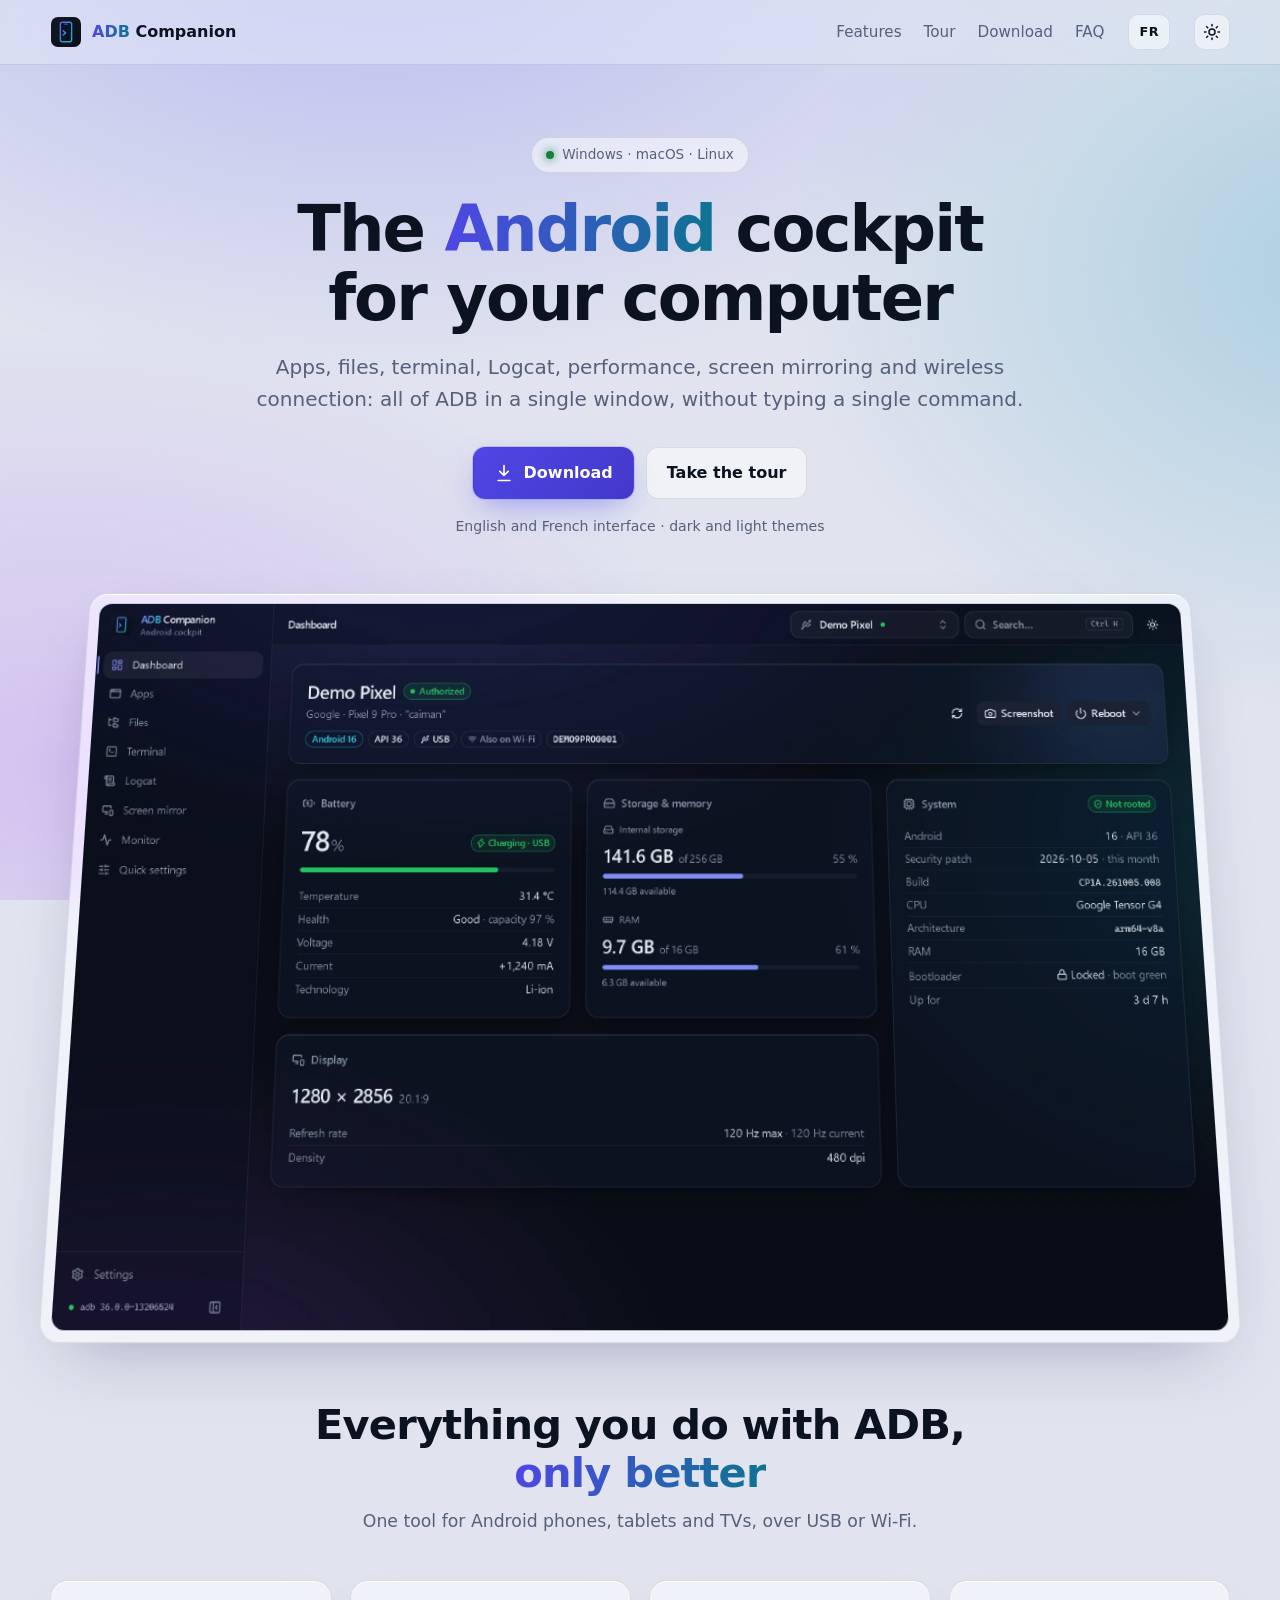
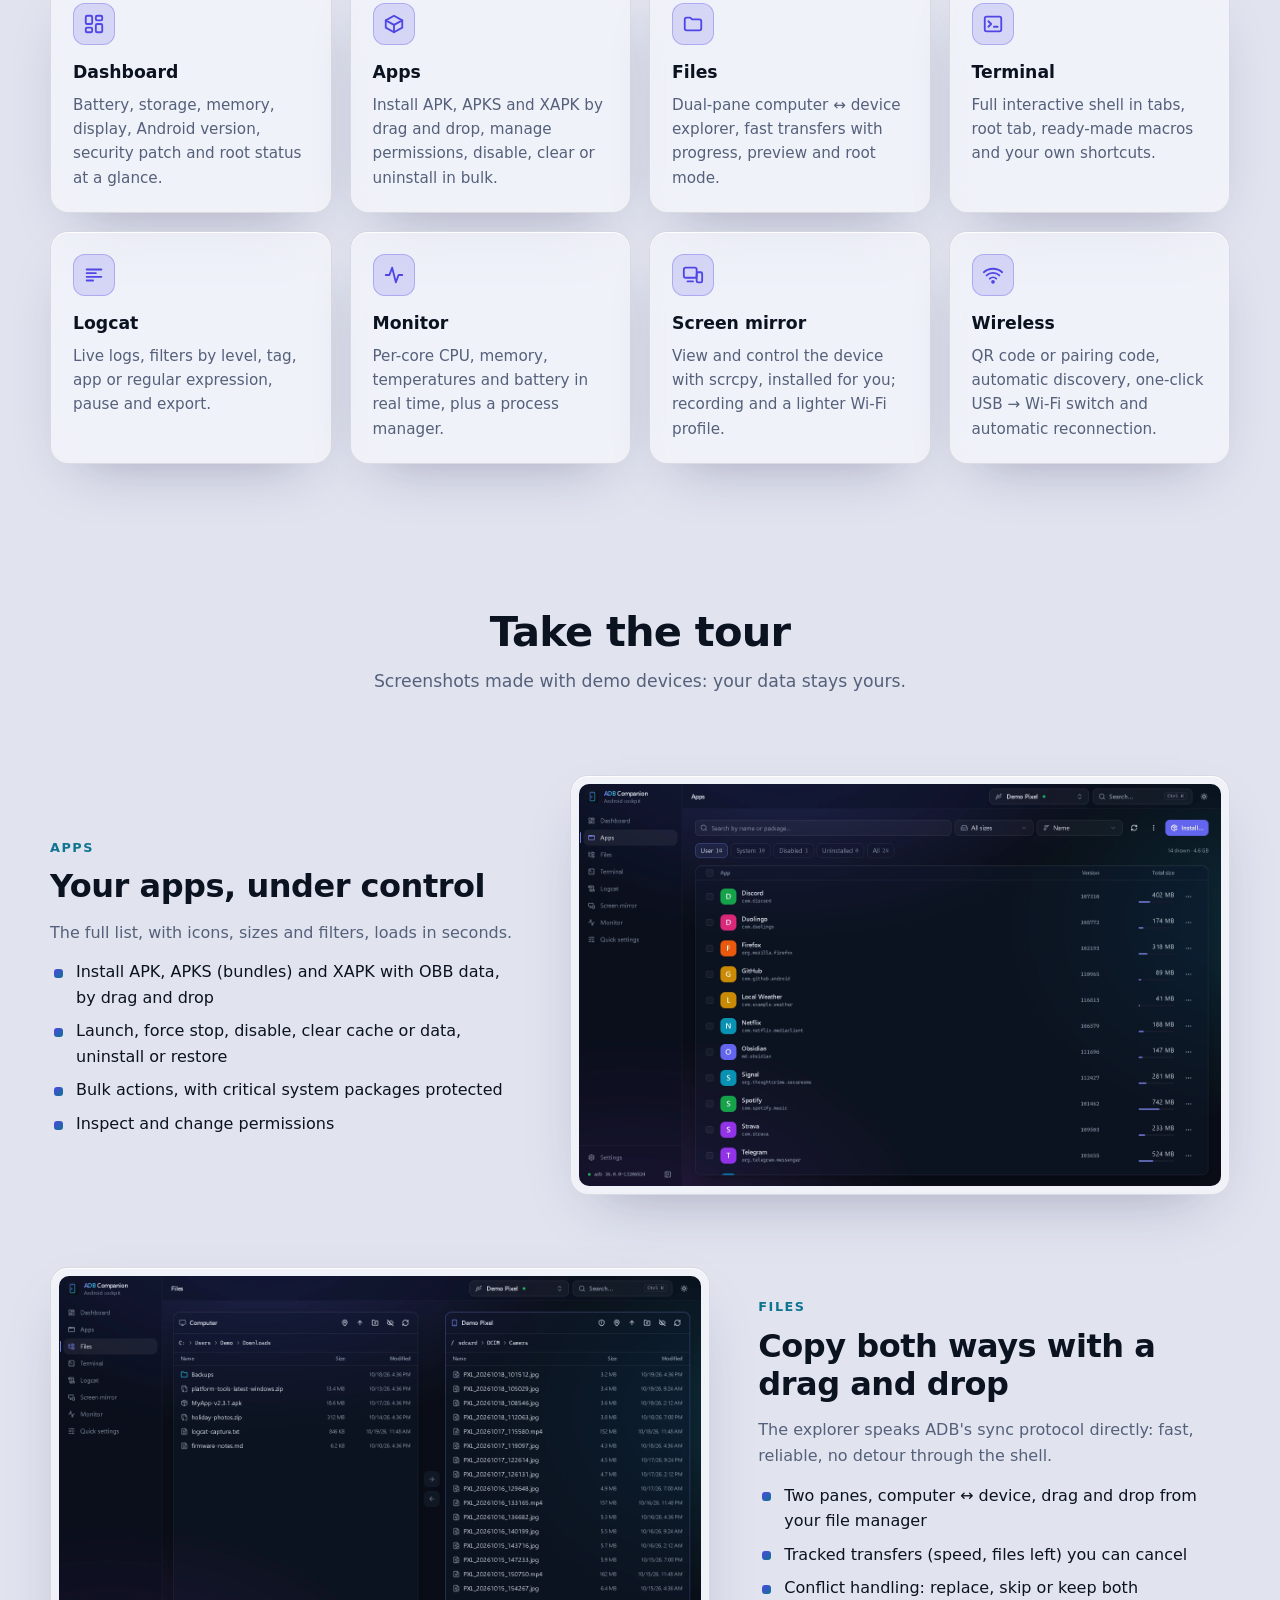
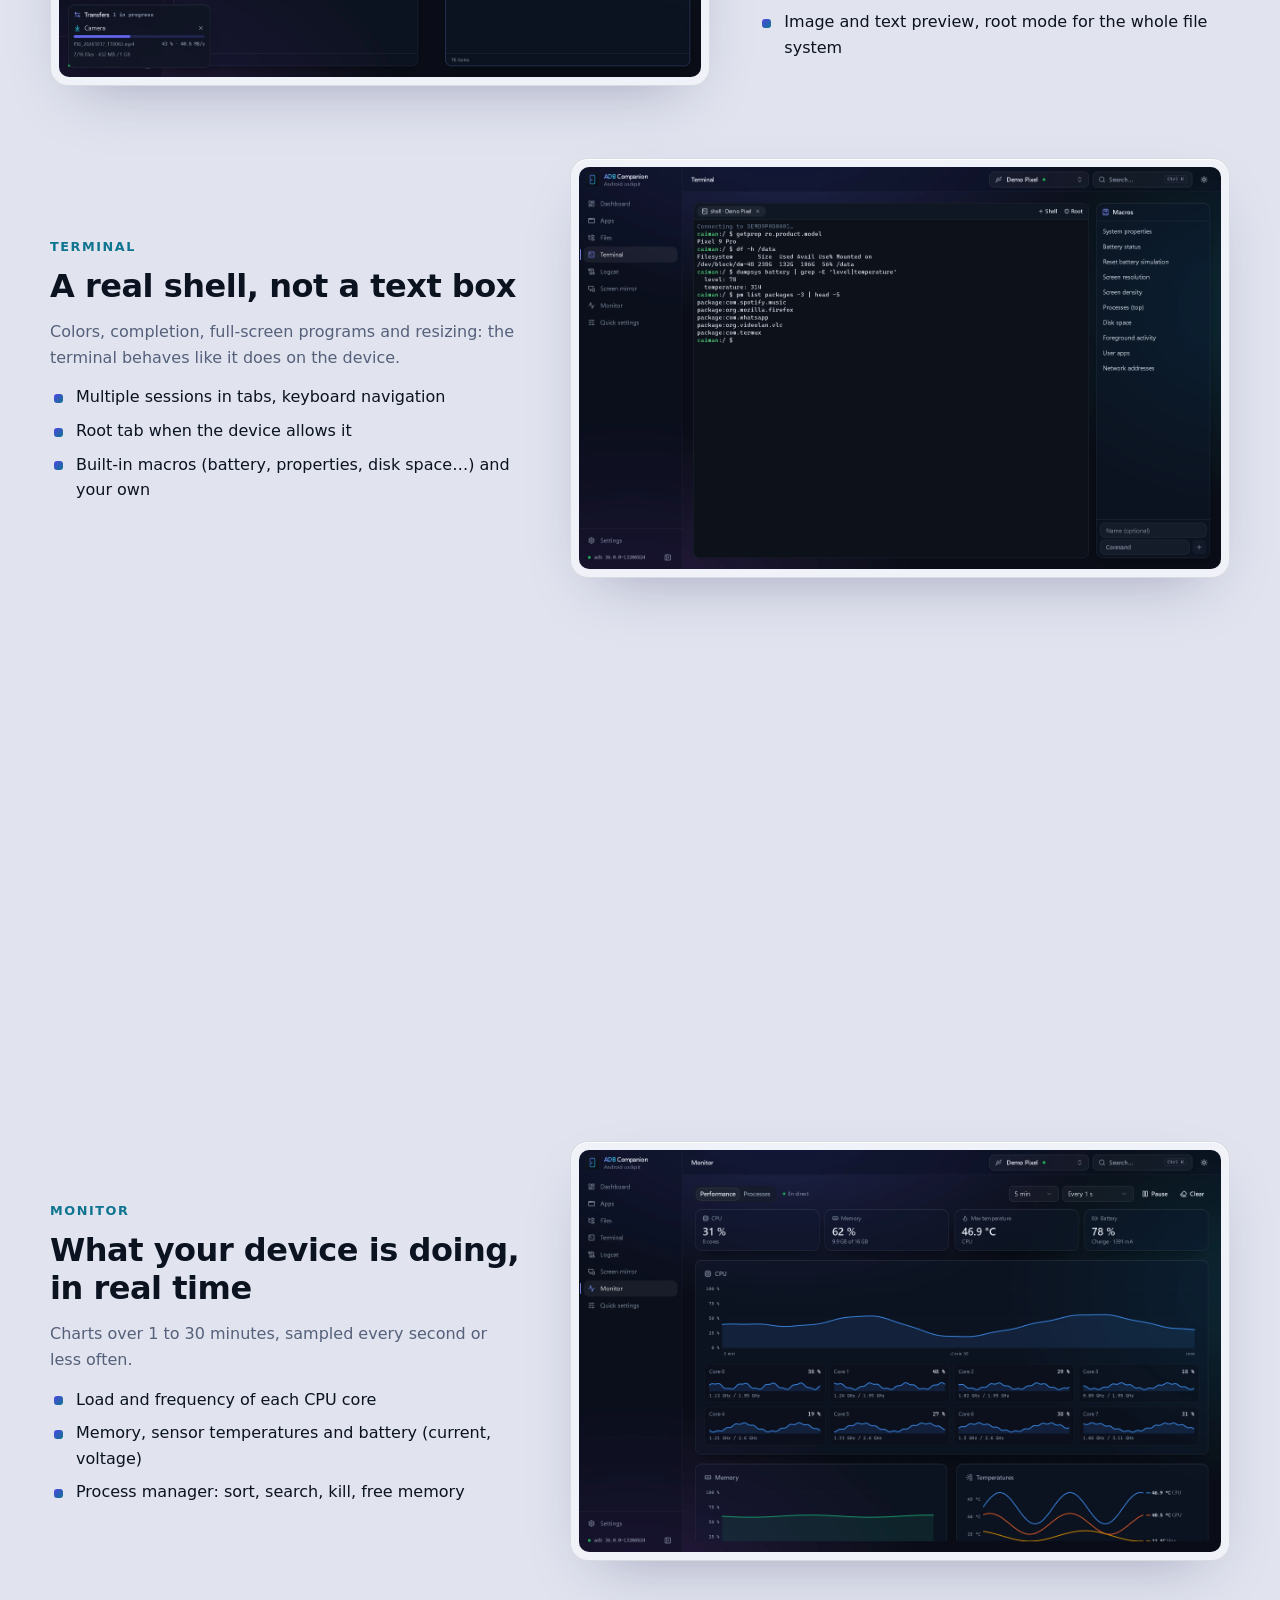
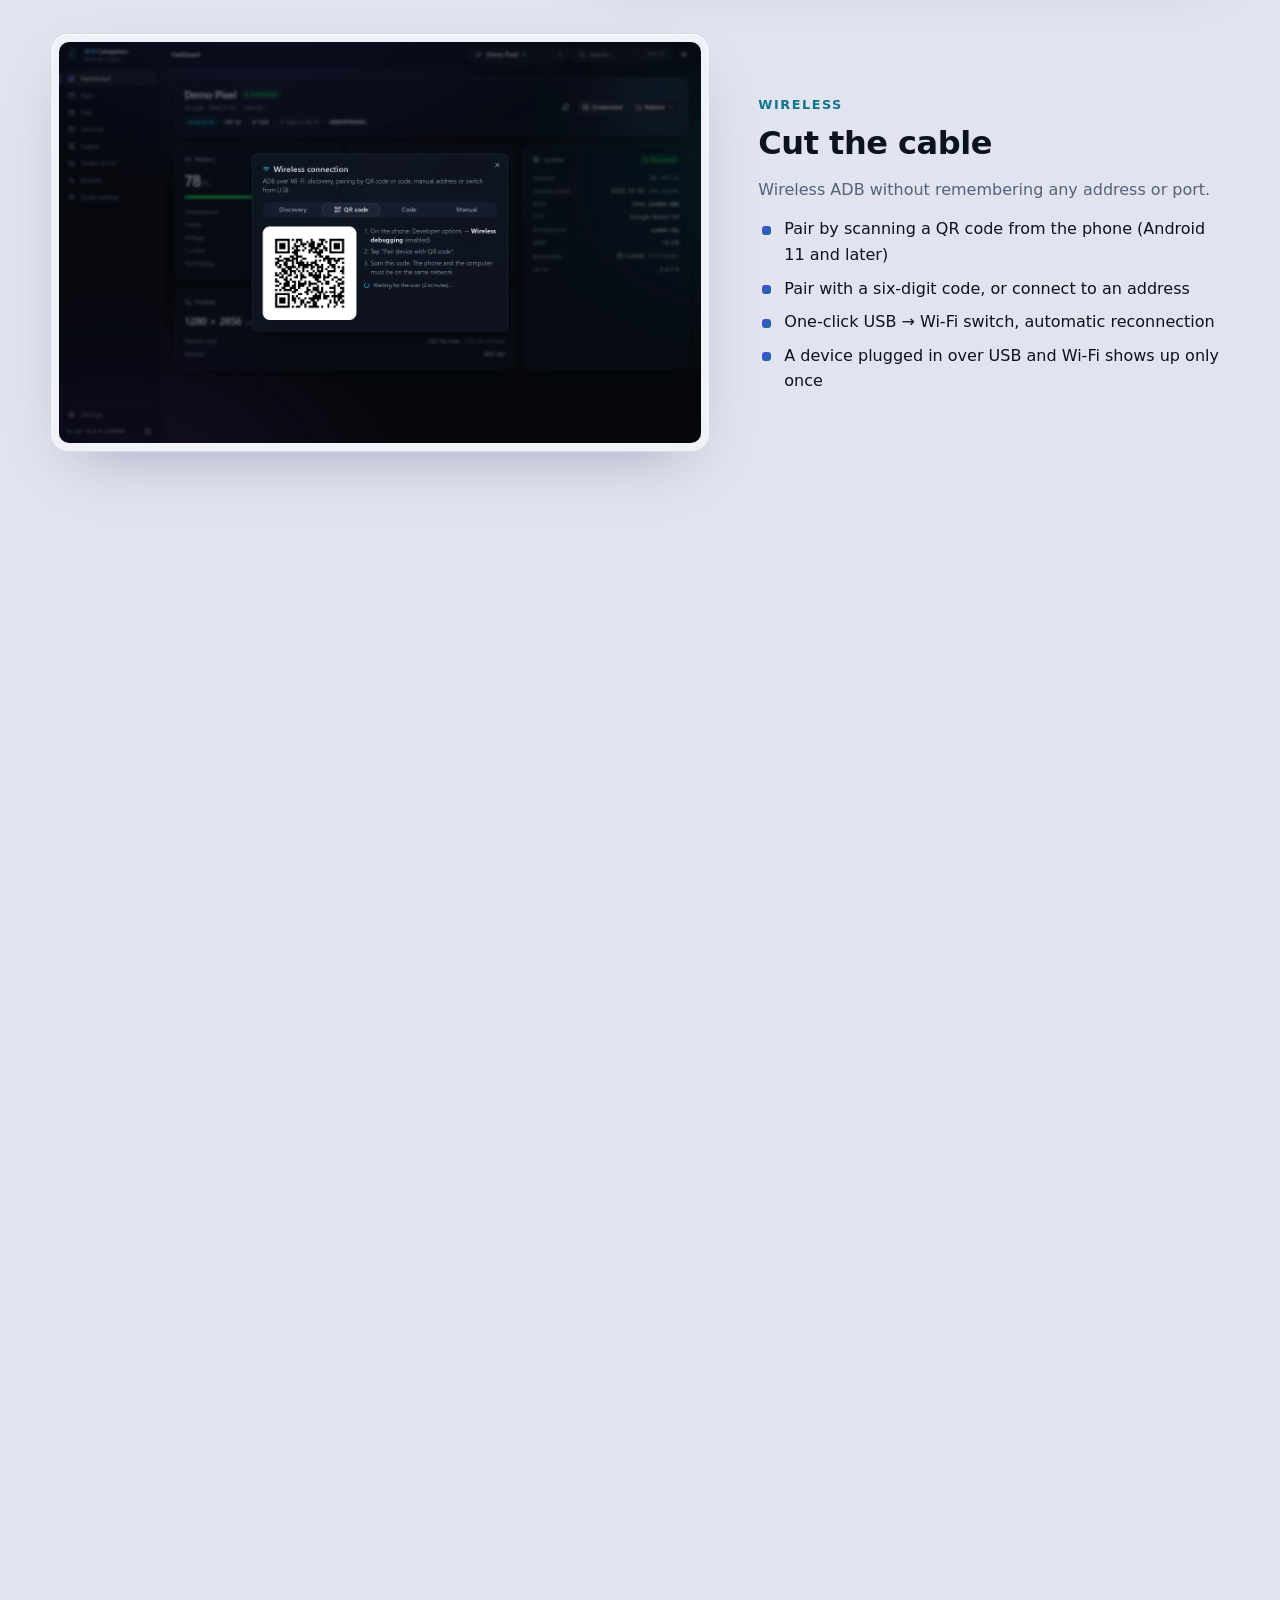
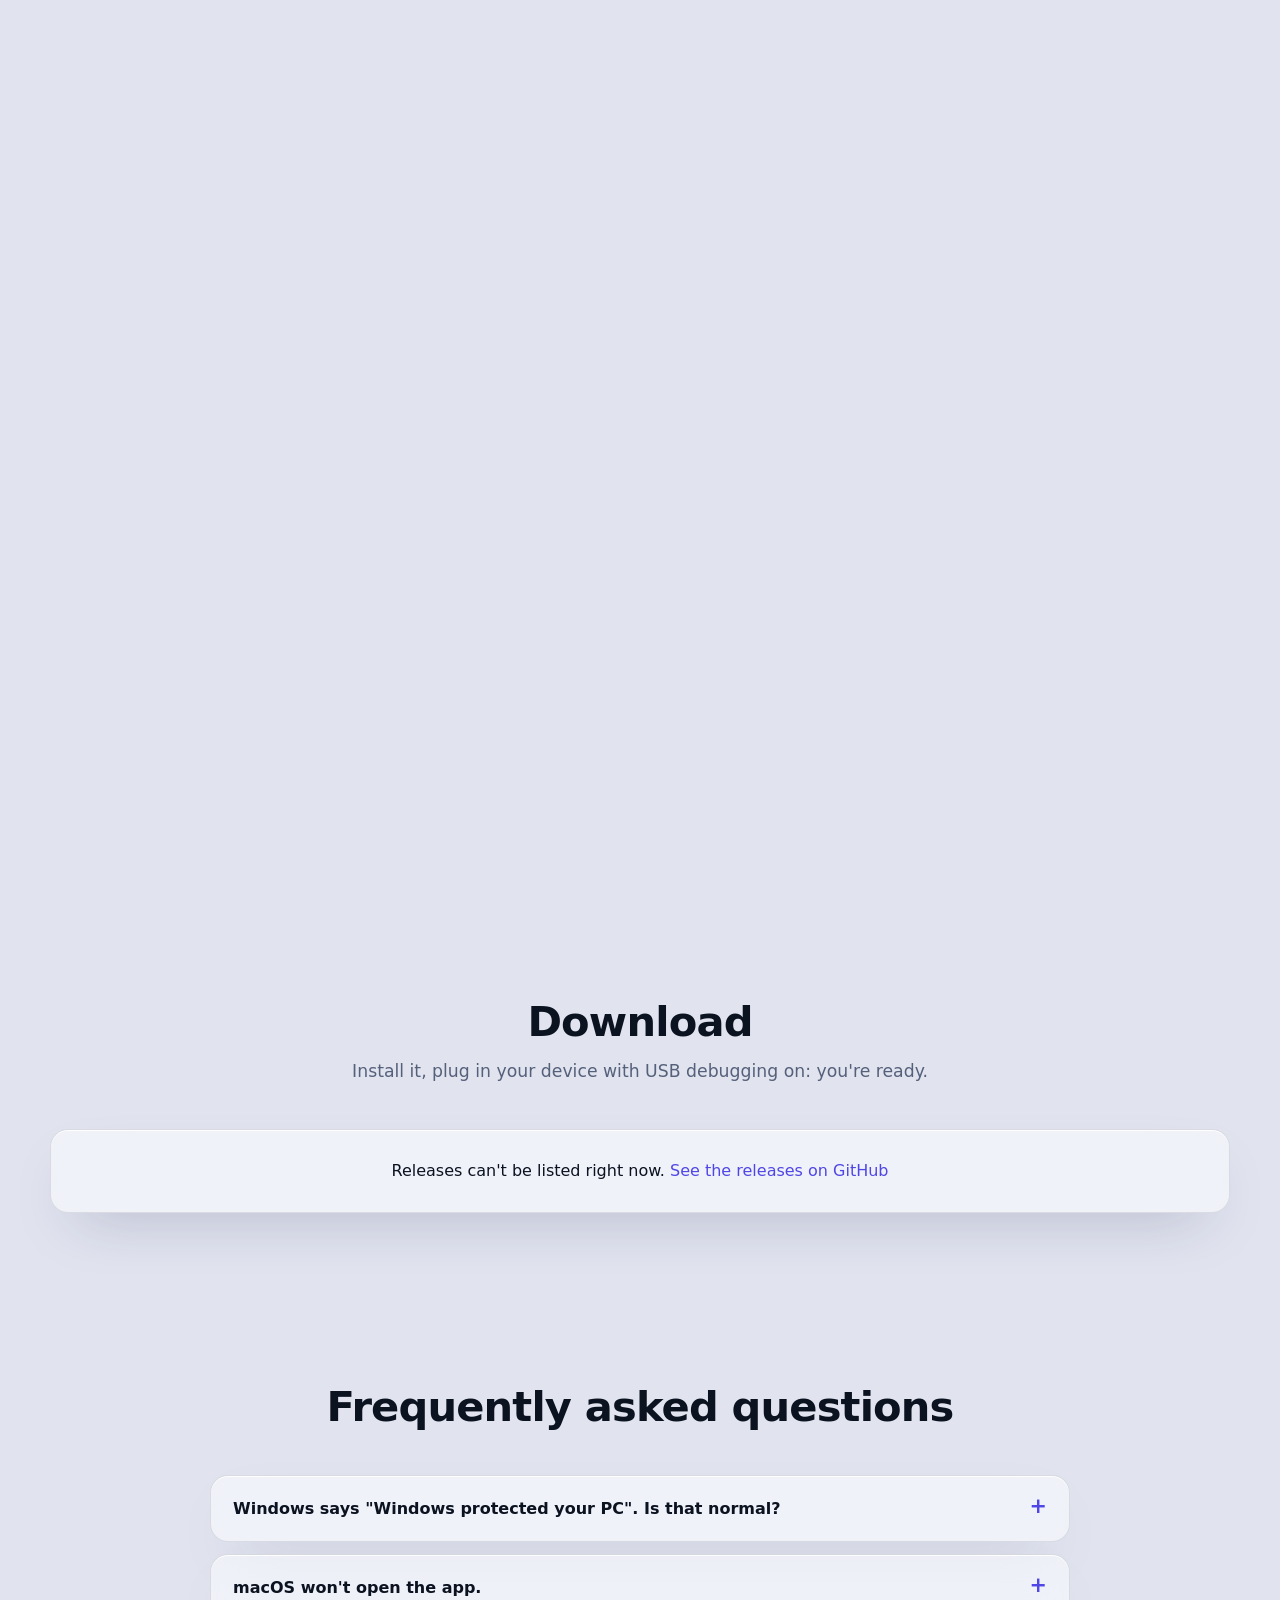
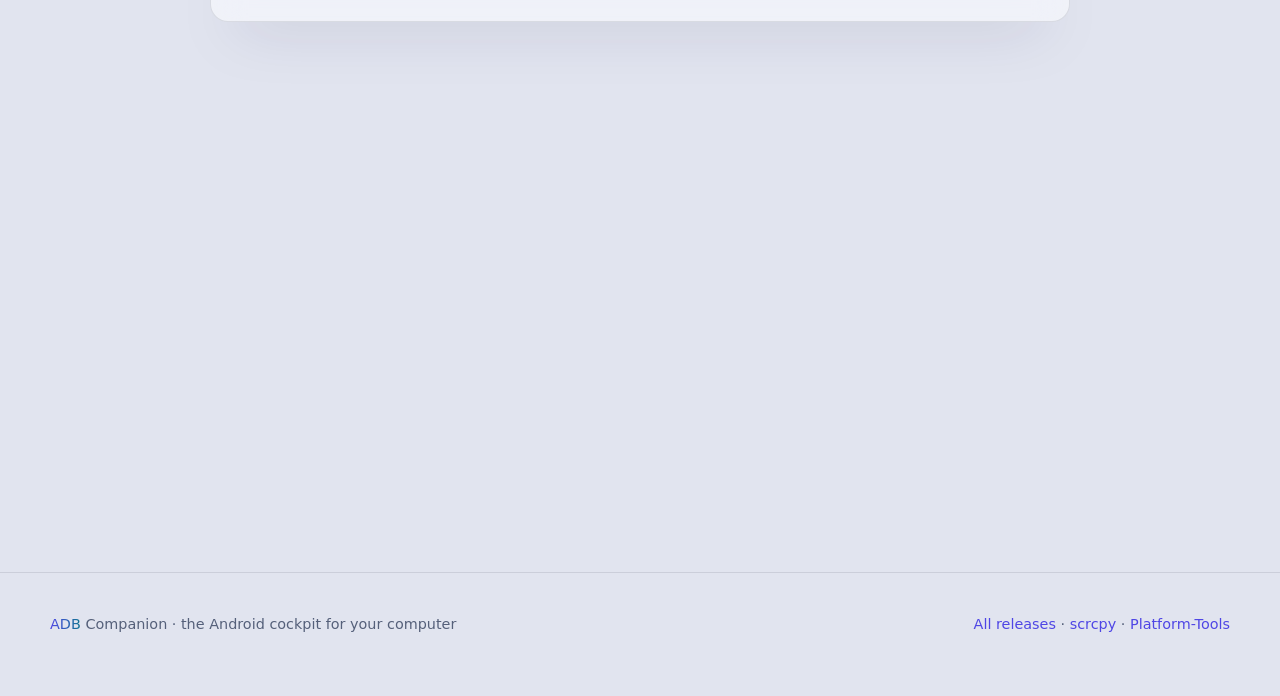
==== docs/en/index.html @ e66d1c21 "Site GitHub Pages et README (français et anglais) docs/ : page de présentation d'ADB Companion (docs" ====
<!doctype html>
<html lang="en">
<head>
<meta charset="utf-8">
<meta name="viewport" content="width=device-width, initial-scale=1">
<title>ADB Companion — the Android cockpit for your computer</title>
<meta name="description" content="ADB Companion: manage your Android devices from Windows, macOS or Linux. Apps, files, terminal, Logcat, monitor, screen mirroring and wireless ADB, without the command line.">
<meta property="og:title" content="ADB Companion">
<meta property="og:description" content="The Android cockpit for your computer: apps, files, terminal, Logcat, monitor, screen mirroring and wireless ADB.">
<meta property="og:image" content="../screens/en/dashboard.webp">
<meta name="theme-color" content="#090d16">
<link rel="icon" type="image/svg+xml" href="../logo.svg">
<link rel="alternate" hreflang="fr" href="https://alexcmb.github.io/adbcompanion-releases/">
<link rel="alternate" hreflang="en" href="https://alexcmb.github.io/adbcompanion-releases/en/">
<link rel="alternate" hreflang="x-default" href="https://alexcmb.github.io/adbcompanion-releases/">
<script>document.documentElement.classList.add("js");</script>
<link rel="stylesheet" href="../site.css">
</head>
<body>

<header class="nav">
  <div class="wrap">
    <a class="brand" href="#"><img src="../logo.svg" alt="" width="32" height="32"><span><span class="gradient">ADB</span> Companion</span></a>
    <nav aria-label="Sections">
      <a href="#features">Features</a>
      <a href="#tour">Tour</a>
      <a href="#download">Download</a>
      <a href="#faq">FAQ</a>
    </nav>
    <a class="lang-switch" href="../" data-lang="fr" hreflang="fr" lang="fr" title="Version française">FR</a>
    <button class="theme-toggle" type="button" id="theme" aria-label="Toggle light / dark theme">
      <svg viewBox="0 0 24 24" width="18" height="18" fill="none" stroke="currentColor" stroke-width="2" stroke-linecap="round"><circle cx="12" cy="12" r="4"/><path d="M12 2v2M12 20v2M4.9 4.9l1.4 1.4M17.7 17.7l1.4 1.4M2 12h2M20 12h2M4.9 19.1l1.4-1.4M17.7 6.3l1.4-1.4"/></svg>
    </button>
  </div>
</header>

<main>
  <div class="hero wrap">
    <span class="pill"><span class="dot"></span><span id="hero-version">Windows · macOS · Linux</span></span>
    <h1>The <span class="gradient">Android</span> cockpit for your computer</h1>
    <p class="lead">Apps, files, terminal, Logcat, performance, screen mirroring and wireless connection: all of ADB in a single window, without typing a single command.</p>
    <div class="cta">
      <a class="btn primary" id="hero-download" href="#download">
        <svg viewBox="0 0 24 24" fill="none" stroke="currentColor" stroke-width="2" stroke-linecap="round" stroke-linejoin="round"><path d="M12 3v12M7 10l5 5 5-5M5 21h14"/></svg>
        <span id="hero-download-label">Download</span>
      </a>
      <a class="btn" href="#tour">Take the tour</a>
    </div>
    <p class="meta" id="hero-meta">English and French interface · dark and light themes</p>
    <div class="shot-frame glass">
      <img src="../screens/en/dashboard.webp" alt="ADB Companion dashboard: battery, storage, memory, system and display of the connected device" width="1440" height="900" data-zoom>
    </div>
  </div>

  <section id="features">
    <div class="wrap">
      <div class="section-head">
        <h2>Everything you do with ADB, <span class="gradient">only better</span></h2>
        <p>One tool for Android phones, tablets and TVs, over USB or Wi-Fi.</p>
      </div>
      <div class="grid">
        <article class="feature glass">
          <div class="icon"><svg viewBox="0 0 24 24" fill="none" stroke="currentColor" stroke-width="2" stroke-linecap="round" stroke-linejoin="round"><rect x="3" y="3" width="7" height="9" rx="1.5"/><rect x="14" y="3" width="7" height="5" rx="1.5"/><rect x="14" y="12" width="7" height="9" rx="1.5"/><rect x="3" y="16" width="7" height="5" rx="1.5"/></svg></div>
          <h3>Dashboard</h3>
          <p>Battery, storage, memory, display, Android version, security patch and root status at a glance.</p>
        </article>
        <article class="feature glass">
          <div class="icon"><svg viewBox="0 0 24 24" fill="none" stroke="currentColor" stroke-width="2" stroke-linecap="round" stroke-linejoin="round"><path d="M21 8 12 3 3 8l9 5 9-5Z"/><path d="m3 8v8l9 5 9-5V8"/><path d="M12 13v8"/></svg></div>
          <h3>Apps</h3>
          <p>Install APK, APKS and XAPK by drag and drop, manage permissions, disable, clear or uninstall in bulk.</p>
        </article>
        <article class="feature glass">
          <div class="icon"><svg viewBox="0 0 24 24" fill="none" stroke="currentColor" stroke-width="2" stroke-linecap="round" stroke-linejoin="round"><path d="M3 7a2 2 0 0 1 2-2h4l2 2h8a2 2 0 0 1 2 2v8a2 2 0 0 1-2 2H5a2 2 0 0 1-2-2Z"/></svg></div>
          <h3>Files</h3>
          <p>Dual-pane computer ↔ device explorer, fast transfers with progress, preview and root mode.</p>
        </article>
        <article class="feature glass">
          <div class="icon"><svg viewBox="0 0 24 24" fill="none" stroke="currentColor" stroke-width="2" stroke-linecap="round" stroke-linejoin="round"><rect x="3" y="4" width="18" height="16" rx="2"/><path d="m7 9 3 3-3 3M13 15h4"/></svg></div>
          <h3>Terminal</h3>
          <p>Full interactive shell in tabs, root tab, ready-made macros and your own shortcuts.</p>
        </article>
        <article class="feature glass">
          <div class="icon"><svg viewBox="0 0 24 24" fill="none" stroke="currentColor" stroke-width="2" stroke-linecap="round" stroke-linejoin="round"><path d="M4 6h16M4 10h10M4 14h16M4 18h7"/></svg></div>
          <h3>Logcat</h3>
          <p>Live logs, filters by level, tag, app or regular expression, pause and export.</p>
        </article>
        <article class="feature glass">
          <div class="icon"><svg viewBox="0 0 24 24" fill="none" stroke="currentColor" stroke-width="2" stroke-linecap="round" stroke-linejoin="round"><path d="M3 12h4l3-8 4 16 3-8h4"/></svg></div>
          <h3>Monitor</h3>
          <p>Per-core CPU, memory, temperatures and battery in real time, plus a process manager.</p>
        </article>
        <article class="feature glass">
          <div class="icon"><svg viewBox="0 0 24 24" fill="none" stroke="currentColor" stroke-width="2" stroke-linecap="round" stroke-linejoin="round"><rect x="2" y="4" width="14" height="11" rx="2"/><rect x="16" y="9" width="6" height="11" rx="1.5"/><path d="M6 19h6"/></svg></div>
          <h3>Screen mirror</h3>
          <p>View and control the device with scrcpy, installed for you; recording and a lighter Wi-Fi profile.</p>
        </article>
        <article class="feature glass">
          <div class="icon"><svg viewBox="0 0 24 24" fill="none" stroke="currentColor" stroke-width="2" stroke-linecap="round" stroke-linejoin="round"><path d="M5 12.5a10 10 0 0 1 14 0M8.5 16a5 5 0 0 1 7 0M2 9a15 15 0 0 1 20 0"/><circle cx="12" cy="19.5" r="1"/></svg></div>
          <h3>Wireless</h3>
          <p>QR code or pairing code, automatic discovery, one-click USB → Wi-Fi switch and automatic reconnection.</p>
        </article>
      </div>
    </div>
  </section>

  <section id="tour">
    <div class="wrap">
      <div class="section-head">
        <h2>Take the tour</h2>
        <p>Screenshots made with demo devices: your data stays yours.</p>
      </div>

      <div class="detail">
        <div class="text">
          <span class="eyebrow">Apps</span>
          <h3>Your apps, under control</h3>
          <p>The full list, with icons, sizes and filters, loads in seconds.</p>
          <ul>
            <li>Install APK, APKS (bundles) and XAPK with OBB data, by drag and drop</li>
            <li>Launch, force stop, disable, clear cache or data, uninstall or restore</li>
            <li>Bulk actions, with critical system packages protected</li>
            <li>Inspect and change permissions</li>
          </ul>
        </div>
        <figure class="glass"><img src="../screens/en/apps.webp" alt="App manager: list with icons, versions and sizes" width="1440" height="900" loading="lazy" data-zoom></figure>
      </div>

      <div class="detail reverse">
        <div class="text">
          <span class="eyebrow">Files</span>
          <h3>Copy both ways with a drag and drop</h3>
          <p>The explorer speaks ADB's sync protocol directly: fast, reliable, no detour through the shell.</p>
          <ul>
            <li>Two panes, computer ↔ device, drag and drop from your file manager</li>
            <li>Tracked transfers (speed, files left) you can cancel</li>
            <li>Conflict handling: replace, skip or keep both</li>
            <li>Image and text preview, root mode for the whole file system</li>
          </ul>
        </div>
        <figure class="glass"><img src="../screens/en/files.webp" alt="Dual-pane file explorer with a transfer in progress" width="1440" height="900" loading="lazy" data-zoom></figure>
      </div>

      <div class="detail">
        <div class="text">
          <span class="eyebrow">Terminal</span>
          <h3>A real shell, not a text box</h3>
          <p>Colors, completion, full-screen programs and resizing: the terminal behaves like it does on the device.</p>
          <ul>
            <li>Multiple sessions in tabs, keyboard navigation</li>
            <li>Root tab when the device allows it</li>
            <li>Built-in macros (battery, properties, disk space…) and your own</li>
          </ul>
        </div>
        <figure class="glass"><img src="../screens/en/terminal.webp" alt="ADB terminal with several commands and the macros panel" width="1440" height="900" loading="lazy" data-zoom></figure>
      </div>

      <div class="detail reverse">
        <div class="text">
          <span class="eyebrow">Logcat</span>
          <h3>Readable logs, even at a thousand lines a second</h3>
          <p>Smooth at any rate, with a real pause: nothing is kept while it's on.</p>
          <ul>
            <li>Filter by level, tag (with exclusions), app or regular expression</li>
            <li>Follows an app's processes automatically</li>
            <li>Clear locally or on the device, export to a text file</li>
          </ul>
        </div>
        <figure class="glass"><img src="../screens/en/logcat.webp" alt="Live Logcat with colored levels and filters" width="1440" height="900" loading="lazy" data-zoom></figure>
      </div>

      <div class="detail">
        <div class="text">
          <span class="eyebrow">Monitor</span>
          <h3>What your device is doing, in real time</h3>
          <p>Charts over 1 to 30 minutes, sampled every second or less often.</p>
          <ul>
            <li>Load and frequency of each CPU core</li>
            <li>Memory, sensor temperatures and battery (current, voltage)</li>
            <li>Process manager: sort, search, kill, free memory</li>
          </ul>
        </div>
        <figure class="glass"><img src="../screens/en/monitor.webp" alt="Performance monitor: CPU, cores, memory and temperatures" width="1440" height="900" loading="lazy" data-zoom></figure>
      </div>

      <div class="detail reverse">
        <div class="text">
          <span class="eyebrow">Wireless</span>
          <h3>Cut the cable</h3>
          <p>Wireless ADB without remembering any address or port.</p>
          <ul>
            <li>Pair by scanning a QR code from the phone (Android 11 and later)</li>
            <li>Pair with a six-digit code, or connect to an address</li>
            <li>One-click USB → Wi-Fi switch, automatic reconnection</li>
            <li>A device plugged in over USB and Wi-Fi shows up only once</li>
          </ul>
        </div>
        <figure class="glass"><img src="../screens/en/wireless-qr.webp" alt="Wireless connection dialog showing a pairing QR code" width="1440" height="900" loading="lazy" data-zoom></figure>
      </div>

      <div class="detail">
        <div class="text">
          <span class="eyebrow">Screen mirror</span>
          <h3>Your device's screen in a window</h3>
          <p>ADB Companion installs and configures <a href="https://github.com/Genymobile/scrcpy" rel="noopener">scrcpy</a> for you.</p>
          <ul>
            <li>Adjustable resolution, bit rate, frame rate and codec</li>
            <li>Device screen off, visible touches, session recording</li>
            <li>Lighter profile over Wi-Fi, automatic fallback when the device's video encoder fails</li>
          </ul>
        </div>
        <figure class="glass"><img src="../screens/en/mirror.webp" alt="scrcpy screen mirror settings" width="1440" height="900" loading="lazy" data-zoom></figure>
      </div>

      <div class="detail reverse">
        <div class="text">
          <span class="eyebrow">Quick settings</span>
          <h3>Android's hidden options, risk-free</h3>
          <p>Every original value is remembered: one click on "Restore" and the device is back to how it was.</p>
          <ul>
            <li>Animation speed, display resolution and density</li>
            <li>Stay awake while charging, show touches</li>
            <li>Private DNS, dark theme, force dark</li>
          </ul>
        </div>
        <figure class="glass"><img src="../screens/en/tweaks.webp" alt="Quick settings: animations, display, private DNS and theme" width="1440" height="900" loading="lazy" data-zoom></figure>
      </div>

      <div class="detail">
        <div class="text">
          <span class="eyebrow">Everyday use</span>
          <h3>Built for speed</h3>
          <ul>
            <li>Command palette <kbd>Ctrl</kbd> + <kbd>K</kbd>: any view or action from the keyboard</li>
            <li>Reboot to system, recovery, bootloader, fastbootd or EDL; screenshots to save or copy</li>
            <li>Notification area icon and connection notifications</li>
            <li>ADB downloaded automatically if missing, signed app updates</li>
            <li>Dark or light theme with a glass effect, English or French interface</li>
          </ul>
        </div>
        <figure class="glass"><img src="../screens/en/palette.webp" alt="Command palette open over the interface" width="1440" height="900" loading="lazy" data-zoom></figure>
      </div>

      <div class="detail reverse">
        <div class="text">
          <span class="eyebrow">Light theme</span>
          <h3>Just as comfortable in daylight</h3>
          <p>The theme follows your system or can be picked in the settings; the glass effect can be turned off on modest machines.</p>
        </div>
        <figure class="glass"><img src="../screens/en/dashboard-light.webp" alt="Dashboard in the light theme" width="1440" height="900" loading="lazy" data-zoom></figure>
      </div>
    </div>
  </section>

  <section id="download">
    <div class="wrap">
      <div class="section-head">
        <h2>Download</h2>
        <p>Install it, plug in your device with USB debugging on: you're ready.</p>
      </div>
      <div class="downloads" id="downloads">
        <div class="glass fallback">Loading releases…</div>
      </div>
      <p class="release-info" id="release-info"></p>
    </div>
  </section>

  <section id="faq">
    <div class="wrap">
      <div class="section-head"><h2>Frequently asked questions</h2></div>
      <div class="faq">
        <details class="glass">
          <summary>Windows says "Windows protected your PC". Is that normal?</summary>
          <p>Yes: the installer isn't signed with a developer certificate yet, so SmartScreen doesn't know it. Click "More info", then "Run anyway". Updates, on the other hand, are signed and verified by the app before they're installed.</p>
        </details>
        <details class="glass">
          <summary>macOS won't open the app.</summary>
          <p>The app isn't notarized by Apple yet. Right-click ADB Companion in the Applications folder, choose "Open" and confirm. Pick the <code>aarch64</code> file for an Apple Silicon Mac (M1 and later), <code>x64</code> for an Intel Mac.</p>
        </details>
        <details class="glass">
          <summary>Do I need to install ADB or Android Studio?</summary>
          <p>No. ADB Companion finds an existing ADB (Android SDK, PATH…) and otherwise offers to download Google's official Platform-Tools in one click. scrcpy, for screen mirroring, installs the same way.</p>
        </details>
        <details class="glass">
          <summary>How do I prepare my device?</summary>
          <p>In Android's settings, open "About phone" and tap "Build number" seven times to unlock Developer options. Turn on "USB debugging" there (and "Wireless debugging" for Wi-Fi), plug the device in, then accept the computer's key on its screen.</p>
        </details>
        <details class="glass">
          <summary>Does my device need to be rooted?</summary>
          <p>No. Root is only used for a few advanced features (browsing the whole file system, the terminal's root tab, clearing an app's cache), when your root manager grants it to the shell.</p>
        </details>
        <details class="glass">
          <summary>Where is my data stored? Is anything sent anywhere?</summary>
          <p>On Windows the install is "portable": settings, logs and downloaded tools live in a <code>data</code> folder next to the app (the installer offers to remove it on uninstall). The app sends no data: it only goes online to check for updates and, when you ask, to download ADB or scrcpy.</p>
        </details>
        <details class="glass">
          <summary>What is an experimental version?</summary>
          <p>A pre-release published for testing: early features, possible bugs. In Settings → Updates, the "Experimental versions" option lets you receive them automatically.</p>
        </details>
        <details class="glass">
          <summary>Linux: my device doesn't show up over USB.</summary>
          <p>Your user needs access to Android USB devices: install your distribution's udev rules package (often <code>android-udev-rules</code> or <code>android-sdk-platform-tools-common</code>), add yourself to the group it names (<code>plugdev</code> or <code>adbusers</code>), then plug the device in again.</p>
        </details>
      </div>
    </div>
  </section>
</main>

<footer>
  <div class="wrap">
    <span><span class="gradient">ADB</span> Companion · the Android cockpit for your computer</span>
    <span><a href="https://github.com/alexcmb/adbcompanion-releases/releases" rel="noopener">All releases</a> · <a href="https://github.com/Genymobile/scrcpy" rel="noopener">scrcpy</a> · <a href="https://developer.android.com/tools/releases/platform-tools" rel="noopener">Platform-Tools</a></span>
  </div>
</footer>

<!-- Platform icons (downloads) -->
<template id="icon-windows"><svg viewBox="0 0 24 24" fill="currentColor"><path d="M3 5.5 10.5 4.4v7.1H3zM11.5 4.3 21 3v8.5h-9.5zM3 12.5h7.5v7.1L3 18.5zM11.5 12.5H21V21l-9.5-1.3z"/></svg></template>
<template id="icon-macos"><svg viewBox="0 0 24 24" fill="currentColor"><path d="M16.4 12.6c0-2.4 2-3.6 2.1-3.7-1.2-1.7-3-1.9-3.6-2-1.5-.2-3 .9-3.8.9-.8 0-2-.9-3.3-.9-1.7 0-3.3 1-4.2 2.5-1.8 3.1-.5 7.7 1.3 10.2.9 1.2 1.9 2.6 3.2 2.6 1.3-.1 1.8-.8 3.3-.8s2 .8 3.3.8c1.4 0 2.3-1.3 3.1-2.5 1-1.4 1.4-2.8 1.4-2.9 0 0-2.8-1.1-2.8-4.2zM13.9 5.2c.7-.8 1.2-2 1-3.2-1 0-2.2.7-2.9 1.5-.6.7-1.2 1.9-1 3.1 1.1.1 2.2-.6 2.9-1.4z"/></svg></template>
<template id="icon-linux"><svg viewBox="0 0 24 24" fill="none" stroke="currentColor" stroke-width="1.8" stroke-linecap="round" stroke-linejoin="round"><path d="M12 2c-2.2 0-3.5 1.9-3.5 4.4 0 1.4.3 2.3-.6 3.6C6.6 11.8 5 14 5 16.3c0 .9.3 1.6.8 2.1"/><path d="M12 2c2.2 0 3.5 1.9 3.5 4.4 0 1.4-.3 2.3.6 3.6 1.3 1.8 2.9 4 2.9 6.3 0 .9-.3 1.6-.8 2.1"/><path d="M8 19.5c-1.2.6-2.9.2-3.4 1.2-.3.6 1.4 1.3 3.4 1.3 1.6 0 2.4-.8 4-.8s2.4.8 4 .8c2 0 3.7-.7 3.4-1.3-.5-1-2.2-.6-3.4-1.2"/><circle cx="10.3" cy="6.5" r=".6" fill="currentColor"/><circle cx="13.7" cy="6.5" r=".6" fill="currentColor"/><path d="M10.5 9c.9.6 2.1.6 3 0"/></svg></template>
<template id="icon-file"><svg viewBox="0 0 24 24" fill="none" stroke="currentColor" stroke-width="2" stroke-linecap="round" stroke-linejoin="round"><path d="M12 3v12M7 10l5 5 5-5M5 21h14"/></svg></template>

<dialog class="viewer" id="viewer" aria-label="Enlarged screenshot">
  <form method="dialog"><button type="submit" style="all:unset;display:block;cursor:zoom-out"><img id="viewer-img" alt=""><p id="viewer-caption"></p></button></form>
</dialog>

<script src="../site.js"></script>
</body>
</html>
---- docs/site.css ----
/* Site d'ADB Companion : styles communs aux pages française et anglaise. */
:root {
  --bg: #090d16;
  --bg-2: #0e1422;
  --fg: #e5e9f2;
  --muted: #8b95a9;
  --card: rgb(17 24 39 / 0.55);
  --card-strong: rgb(15 21 34 / 0.86);
  --border: rgb(255 255 255 / 0.09);
  --edge: rgb(255 255 255 / 0.07);
  --indigo: #818cf8;
  --indigo-strong: #6366f1;
  --cyan: #22d3ee;
  --amber: #f59e0b;
  --green: #22c55e;
  --shadow: 0 24px 60px -24px rgb(0 0 0 / 0.7);
  --ambient-1: rgb(99 102 241 / 0.28);
  --ambient-2: rgb(34 211 238 / 0.12);
  --ambient-3: rgb(168 85 247 / 0.18);
  --radius: 18px;
  color-scheme: dark;
}
@media (prefers-color-scheme: light) {
  :root:not([data-theme="dark"]) {
    --bg: #e1e4ef;
    --bg-2: #eceef6;
    --fg: #0b1220;
    --muted: #55607a;
    --card: rgb(255 255 255 / 0.5);
    --card-strong: rgb(250 251 255 / 0.88);
    --border: rgb(15 23 42 / 0.1);
    --edge: rgb(255 255 255 / 0.9);
    --indigo: #4f46e5;
    --indigo-strong: #4f46e5;
    --cyan: #0e7490;
    --amber: #b45309;
    --green: #15803d;
    --shadow: 0 24px 60px -28px rgb(30 27 75 / 0.35);
    --ambient-1: rgb(99 102 241 / 0.34);
    --ambient-2: rgb(8 145 178 / 0.24);
    --ambient-3: rgb(168 85 247 / 0.24);
    color-scheme: light;
  }
}
:root[data-theme="light"] {
  --bg: #e1e4ef; --bg-2: #eceef6; --fg: #0b1220; --muted: #55607a;
  --card: rgb(255 255 255 / 0.5); --card-strong: rgb(250 251 255 / 0.88);
  --border: rgb(15 23 42 / 0.1); --edge: rgb(255 255 255 / 0.9);
  --indigo: #4f46e5; --indigo-strong: #4f46e5; --cyan: #0e7490; --amber: #b45309; --green: #15803d;
  --shadow: 0 24px 60px -28px rgb(30 27 75 / 0.35);
  --ambient-1: rgb(99 102 241 / 0.34); --ambient-2: rgb(8 145 178 / 0.24); --ambient-3: rgb(168 85 247 / 0.24);
  color-scheme: light;
}

* { box-sizing: border-box; }
html { scroll-behavior: smooth; }
body {
  margin: 0;
  font: 16px/1.6 "Segoe UI Variable", "Segoe UI", system-ui, -apple-system, "Inter", Roboto, sans-serif;
  color: var(--fg);
  background-color: var(--bg);
  -webkit-font-smoothing: antialiased;
}
/* Fond d'ambiance fixe, vu à travers les panneaux de verre */
body::before {
  content: ""; position: fixed; inset: 0; z-index: -1; pointer-events: none;
  background-image:
    radial-gradient(70rem 42rem at 30% -10%, var(--ambient-1), transparent 70%),
    radial-gradient(50rem 40rem at 105% 30%, var(--ambient-2), transparent 70%),
    radial-gradient(60rem 40rem at 5% 85%, var(--ambient-3), transparent 70%);
}
a { color: var(--indigo); text-decoration: none; }
a:hover { text-decoration: underline; }
img { max-width: 100%; height: auto; display: block; }
code, kbd { font-family: "Cascadia Code", "JetBrains Mono", Consolas, ui-monospace, monospace; font-size: 0.88em; }
kbd { padding: 0.1em 0.45em; border: 1px solid var(--border); border-bottom-width: 2px; border-radius: 6px; background: var(--card); }
:focus-visible { outline: 2px solid var(--indigo); outline-offset: 3px; border-radius: 6px; }

.wrap { width: min(1180px, 100% - 32px); margin-inline: auto; }
.glass {
  background: var(--card);
  border: 1px solid var(--border);
  border-radius: var(--radius);
  -webkit-backdrop-filter: blur(16px) saturate(1.4);
  backdrop-filter: blur(16px) saturate(1.4);
  box-shadow: inset 0 1px 0 var(--edge), var(--shadow);
}
.gradient { background: linear-gradient(90deg, var(--indigo), var(--cyan)); -webkit-background-clip: text; background-clip: text; color: transparent; }
.muted { color: var(--muted); }

/* ── Navigation ── */
header.nav {
  position: sticky; top: 0; z-index: 20;
  background: color-mix(in srgb, var(--bg) 60%, transparent);
  -webkit-backdrop-filter: blur(16px) saturate(1.4);
  backdrop-filter: blur(16px) saturate(1.4);
  border-bottom: 1px solid var(--border);
}
.nav .wrap { display: flex; align-items: center; gap: 24px; height: 64px; }
.brand { display: flex; align-items: center; gap: 10px; font-weight: 650; color: var(--fg); }
.brand:hover { text-decoration: none; }
.brand img { width: 32px; height: 32px; }
.nav nav { display: flex; gap: 22px; margin-left: auto; font-size: 0.95rem; }
.nav nav a { color: var(--muted); }
.nav nav a:hover { color: var(--fg); text-decoration: none; }
.theme-toggle {
  border: 1px solid var(--border); background: var(--card); color: var(--fg);
  width: 36px; height: 36px; border-radius: 10px; cursor: pointer; display: grid; place-items: center;
}
.lang-switch {
  display: grid; place-items: center; height: 36px; padding: 0 10px; border-radius: 10px;
  border: 1px solid var(--border); background: var(--card); color: var(--fg); font-size: 0.8rem; font-weight: 650; letter-spacing: 0.04em;
}
.lang-switch:hover { text-decoration: none; border-color: color-mix(in srgb, var(--indigo) 50%, transparent); }
@media (max-width: 760px) { .nav nav { display: none; } .lang-switch { margin-left: auto; } }

/* ── Boutons ── */
.btn {
  display: inline-flex; align-items: center; gap: 10px;
  padding: 12px 20px; border-radius: 12px; font-weight: 600; font-size: 1rem;
  border: 1px solid var(--border); color: var(--fg); background: var(--card);
  cursor: pointer; transition: transform 0.15s, box-shadow 0.15s, background 0.15s;
}
.btn:hover { text-decoration: none; transform: translateY(-1px); }
.btn.primary {
  background: linear-gradient(135deg, var(--indigo-strong), #4338ca);
  border-color: transparent; color: #fff;
  box-shadow: 0 0 0 1px rgb(129 140 248 / 0.35), 0 12px 32px -10px rgb(99 102 241 / 0.65);
}
.btn.primary:hover { box-shadow: 0 0 0 1px rgb(129 140 248 / 0.5), 0 16px 40px -10px rgb(99 102 241 / 0.8); }
.btn small { font-weight: 400; opacity: 0.8; }
.btn svg { width: 20px; height: 20px; flex: none; }

/* ── Héros ── */
.hero { padding: 72px 0 40px; text-align: center; }
.pill {
  display: inline-flex; align-items: center; gap: 8px; padding: 6px 14px; border-radius: 999px;
  font-size: 0.85rem; color: var(--muted); border: 1px solid var(--border); background: var(--card);
}
.pill .dot { width: 8px; height: 8px; border-radius: 50%; background: var(--green); box-shadow: 0 0 10px var(--green); }
.hero h1 { font-size: clamp(2.3rem, 5.5vw, 4rem); line-height: 1.08; letter-spacing: -0.03em; margin: 22px auto 18px; max-width: 16ch; }
.hero p.lead { font-size: clamp(1.05rem, 2vw, 1.25rem); color: var(--muted); max-width: 62ch; margin: 0 auto 32px; }
.cta { display: flex; flex-wrap: wrap; gap: 12px; justify-content: center; }
.hero .meta { margin-top: 16px; font-size: 0.88rem; color: var(--muted); }
.shot-frame { margin: 56px auto 0; padding: 10px; max-width: 1100px; }
.shot-frame img { border-radius: 12px; cursor: zoom-in; }

/* ── Sections ── */
section { padding: 72px 0; }
.section-head { text-align: center; max-width: 64ch; margin: 0 auto 44px; }
.section-head h2 { font-size: clamp(1.8rem, 3.6vw, 2.6rem); letter-spacing: -0.02em; margin: 0 0 12px; line-height: 1.15; }
.section-head p { color: var(--muted); margin: 0; font-size: 1.08rem; }

.grid { display: grid; gap: 18px; grid-template-columns: repeat(auto-fit, minmax(250px, 1fr)); }
.feature { padding: 22px; }
.feature .icon {
  width: 42px; height: 42px; border-radius: 12px; display: grid; place-items: center; margin-bottom: 14px;
  background: color-mix(in srgb, var(--indigo) 16%, transparent); color: var(--indigo);
  box-shadow: inset 0 0 0 1px color-mix(in srgb, var(--indigo) 30%, transparent);
}
.feature .icon svg { width: 22px; height: 22px; }
.feature h3 { margin: 0 0 6px; font-size: 1.08rem; }
.feature p { margin: 0; color: var(--muted); font-size: 0.95rem; }

/* Présentation détaillée : texte + capture en alternance */
.detail { display: grid; grid-template-columns: 5fr 7fr; gap: 48px; align-items: center; padding: 36px 0; }
.detail.reverse { grid-template-columns: 7fr 5fr; }
.detail.reverse .text { order: 2; }
.detail .eyebrow { font-size: 0.8rem; text-transform: uppercase; letter-spacing: 0.12em; color: var(--cyan); font-weight: 650; }
.detail h3 { font-size: clamp(1.5rem, 2.6vw, 2rem); margin: 8px 0 14px; letter-spacing: -0.015em; line-height: 1.2; }
.detail p { color: var(--muted); margin: 0 0 14px; }
.detail ul { margin: 0; padding: 0; list-style: none; display: grid; gap: 8px; }
.detail li { position: relative; padding-left: 26px; }
.detail li::before {
  content: ""; position: absolute; left: 4px; top: 0.6em; width: 9px; height: 9px; border-radius: 3px;
  background: linear-gradient(135deg, var(--indigo), var(--cyan));
}
.detail figure { margin: 0; padding: 8px; }
.detail figure img { border-radius: 10px; cursor: zoom-in; }
.detail figcaption { font-size: 0.85rem; color: var(--muted); padding: 8px 6px 2px; }
@media (max-width: 900px) {
  .detail, .detail.reverse { grid-template-columns: 1fr; gap: 20px; }
  .detail.reverse .text { order: 0; }
}

/* ── Téléchargement ── */
.downloads { display: grid; gap: 18px; grid-template-columns: repeat(auto-fit, minmax(300px, 1fr)); }
.platform { padding: 24px; display: flex; flex-direction: column; gap: 14px; }
.platform.current { border-color: color-mix(in srgb, var(--indigo) 55%, transparent); box-shadow: inset 0 1px 0 var(--edge), 0 0 0 1px color-mix(in srgb, var(--indigo) 35%, transparent), 0 20px 50px -20px rgb(99 102 241 / 0.55); }
.platform header { display: flex; align-items: center; gap: 12px; }
.platform header svg { width: 30px; height: 30px; }
.platform h3 { margin: 0; font-size: 1.2rem; }
.platform .tag { margin-left: auto; font-size: 0.75rem; padding: 3px 10px; border-radius: 999px; background: color-mix(in srgb, var(--indigo) 18%, transparent); color: var(--indigo); }
.files { display: grid; gap: 8px; }
.file {
  display: flex; align-items: center; gap: 12px; padding: 12px 14px; border-radius: 12px;
  border: 1px solid var(--border); background: color-mix(in srgb, var(--bg) 35%, transparent); color: var(--fg);
}
.file:hover { text-decoration: none; border-color: color-mix(in srgb, var(--indigo) 50%, transparent); }
.file .name { font-weight: 600; }
.file .desc { font-size: 0.85rem; color: var(--muted); }
.file .size { margin-left: auto; font-size: 0.85rem; color: var(--muted); white-space: nowrap; }
.file svg { width: 18px; height: 18px; color: var(--indigo); flex: none; }
.platform .note { font-size: 0.85rem; color: var(--muted); margin: 0; }
.release-info { text-align: center; color: var(--muted); margin: 26px 0 0; font-size: 0.92rem; }
.badge-pre { display: inline-block; padding: 2px 10px; border-radius: 999px; font-size: 0.78rem; font-weight: 600; color: var(--amber); background: color-mix(in srgb, var(--amber) 15%, transparent); margin-left: 6px; }
.fallback { text-align: center; padding: 28px; }

/* ── FAQ ── */
.faq { max-width: 860px; margin: 0 auto; display: grid; gap: 12px; }
.faq details { padding: 4px 22px; }
.faq summary { cursor: pointer; padding: 16px 0; font-weight: 600; list-style: none; display: flex; justify-content: space-between; gap: 16px; }
.faq summary::-webkit-details-marker { display: none; }
.faq summary::after { content: "+"; color: var(--indigo); font-size: 1.3rem; line-height: 1; }
.faq details[open] summary::after { content: "−"; }
.faq details p, .faq details ul { margin: 0 0 16px; color: var(--muted); }

footer { padding: 40px 0 60px; color: var(--muted); font-size: 0.9rem; border-top: 1px solid var(--border); }
footer .wrap { display: flex; flex-wrap: wrap; gap: 16px; justify-content: space-between; align-items: center; }

/* ── Visionneuse ── */
dialog.viewer { border: 0; padding: 0; background: transparent; max-width: min(96vw, 1600px); }
dialog.viewer::backdrop { background: rgb(0 0 0 / 0.75); -webkit-backdrop-filter: blur(4px); backdrop-filter: blur(4px); }
dialog.viewer img { border-radius: 12px; max-height: 90vh; width: auto; margin: auto; }
dialog.viewer p { text-align: center; color: #e5e9f2; margin: 10px 0 0; }

/* ── Apparition au défilement ── */
.js .reveal {
  opacity: 0;
  transform: translate3d(0, 28px, 0);
  filter: blur(6px);
  transition:
    opacity 0.8s cubic-bezier(0.2, 0.7, 0.2, 1),
    transform 0.8s cubic-bezier(0.2, 0.7, 0.2, 1),
    filter 0.8s cubic-bezier(0.2, 0.7, 0.2, 1);
  transition-delay: var(--delay, 0ms);
  will-change: opacity, transform;
}
.js .reveal.from-left { transform: translate3d(-40px, 0, 0); }
.js .reveal.from-right { transform: translate3d(40px, 0, 0); }
.js .reveal.zoom { transform: translate3d(0, 36px, 0) scale(0.95); }
.js .reveal.is-visible { opacity: 1; transform: none; filter: none; will-change: auto; }
/* Capture du héros : légère inclinaison qui se redresse en défilant */
.shot-frame { transform-origin: 50% 0; transform: perspective(1400px) rotateX(var(--tilt, 0deg)); }
.js .shot-frame.reveal.is-visible { transform: perspective(1400px) rotateX(var(--tilt, 0deg)); }

@media (prefers-reduced-motion: reduce) {
  html { scroll-behavior: auto; }
  .btn { transition: none; }
  /* Animations réduites : simple fondu, sans déplacement ni flou. */
  .js .reveal, .js .reveal.from-left, .js .reveal.from-right, .js .reveal.zoom { transform: none; filter: none; transition: opacity 0.6s ease; transition-delay: var(--delay, 0ms); }
  .js .reveal.is-visible { opacity: 1; }
  .shot-frame, .js .shot-frame.reveal.is-visible { transform: none; }
}
@media (prefers-reduced-transparency: reduce) { .glass, header.nav { -webkit-backdrop-filter: none; backdrop-filter: none; background: var(--card-strong); } }
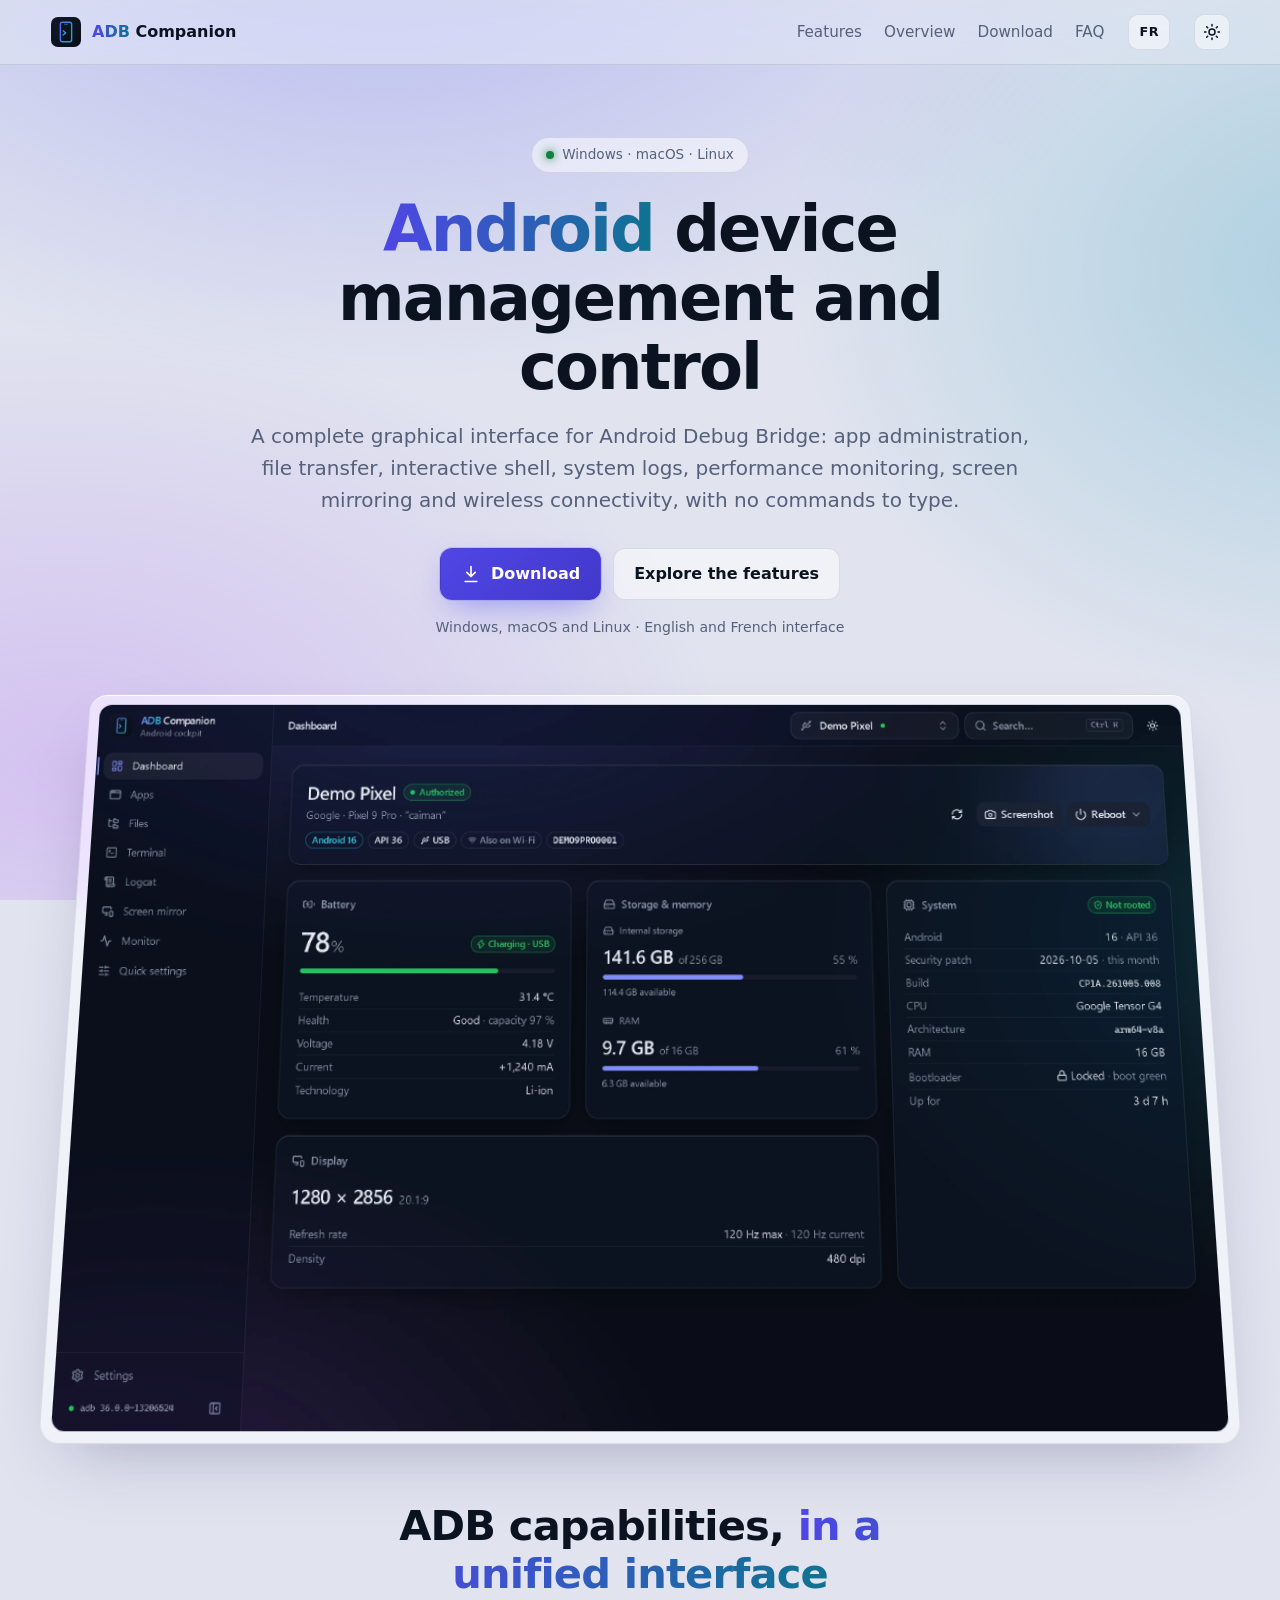
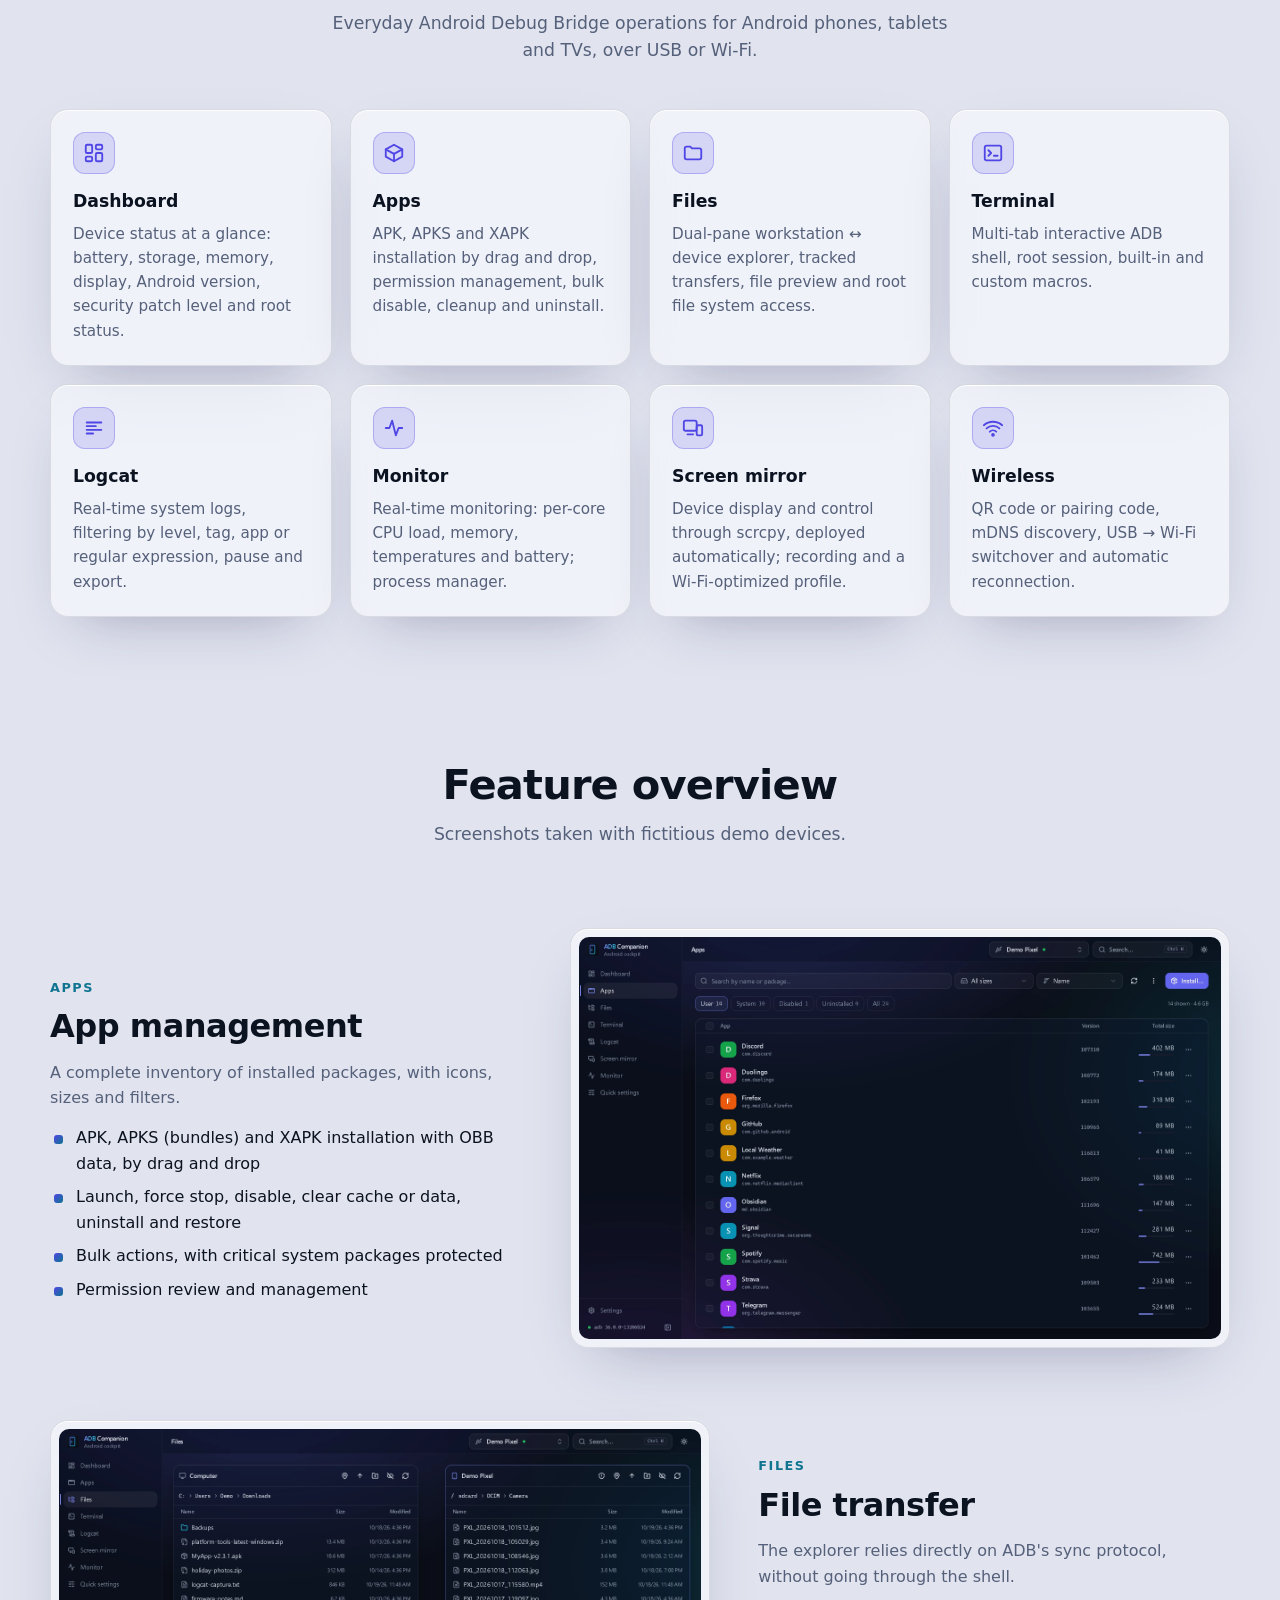
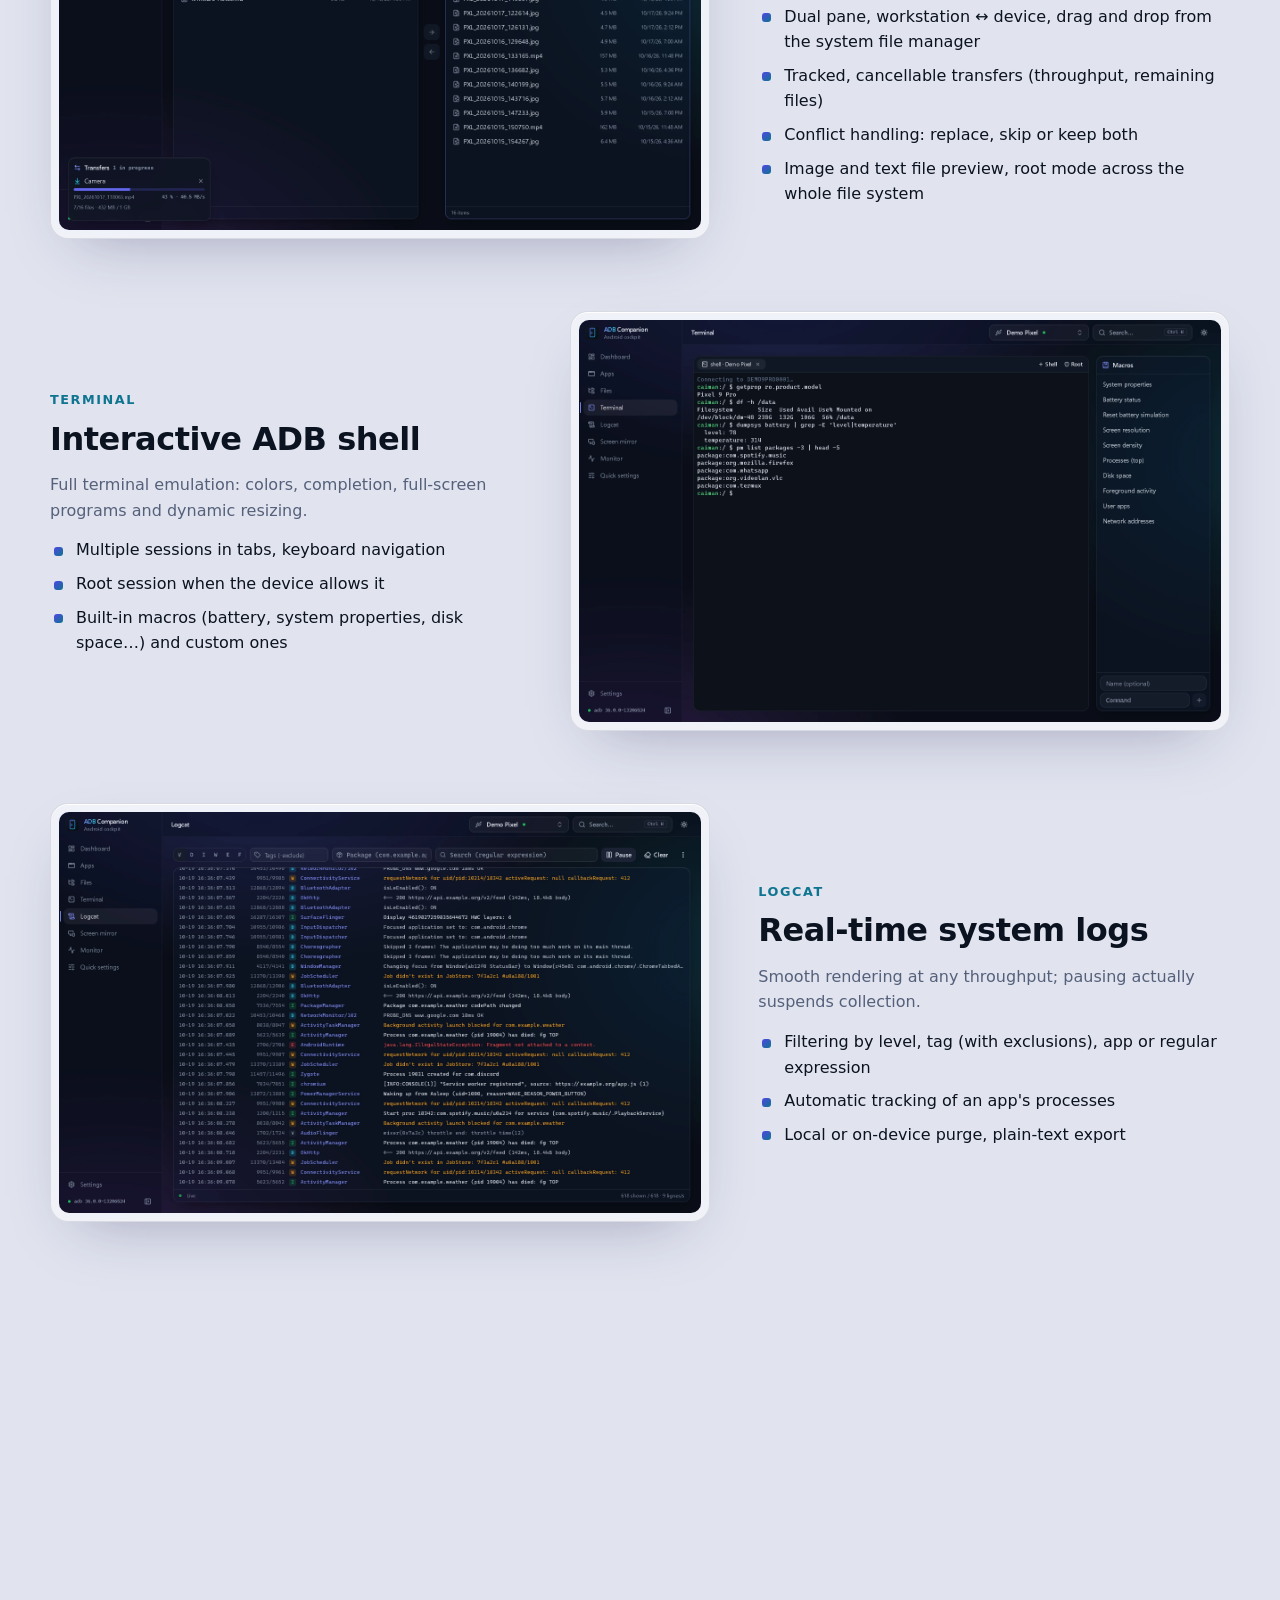
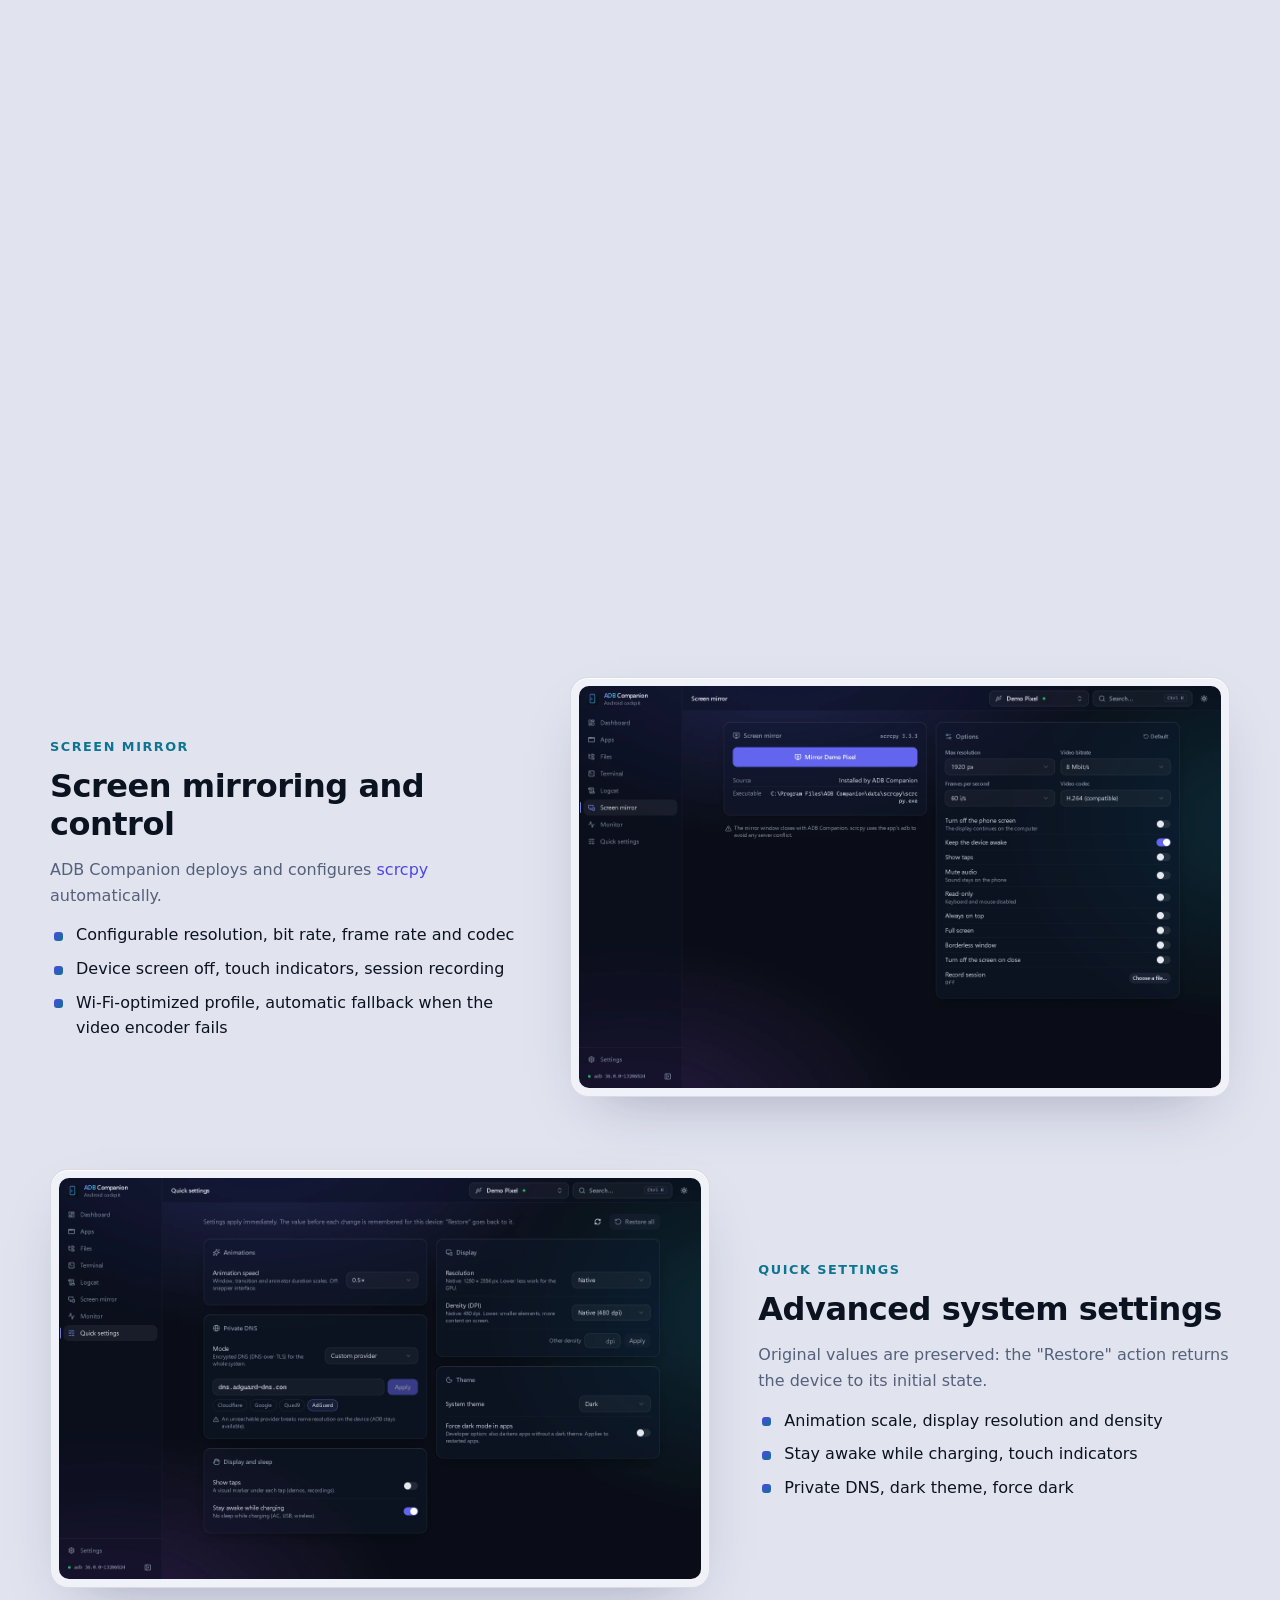
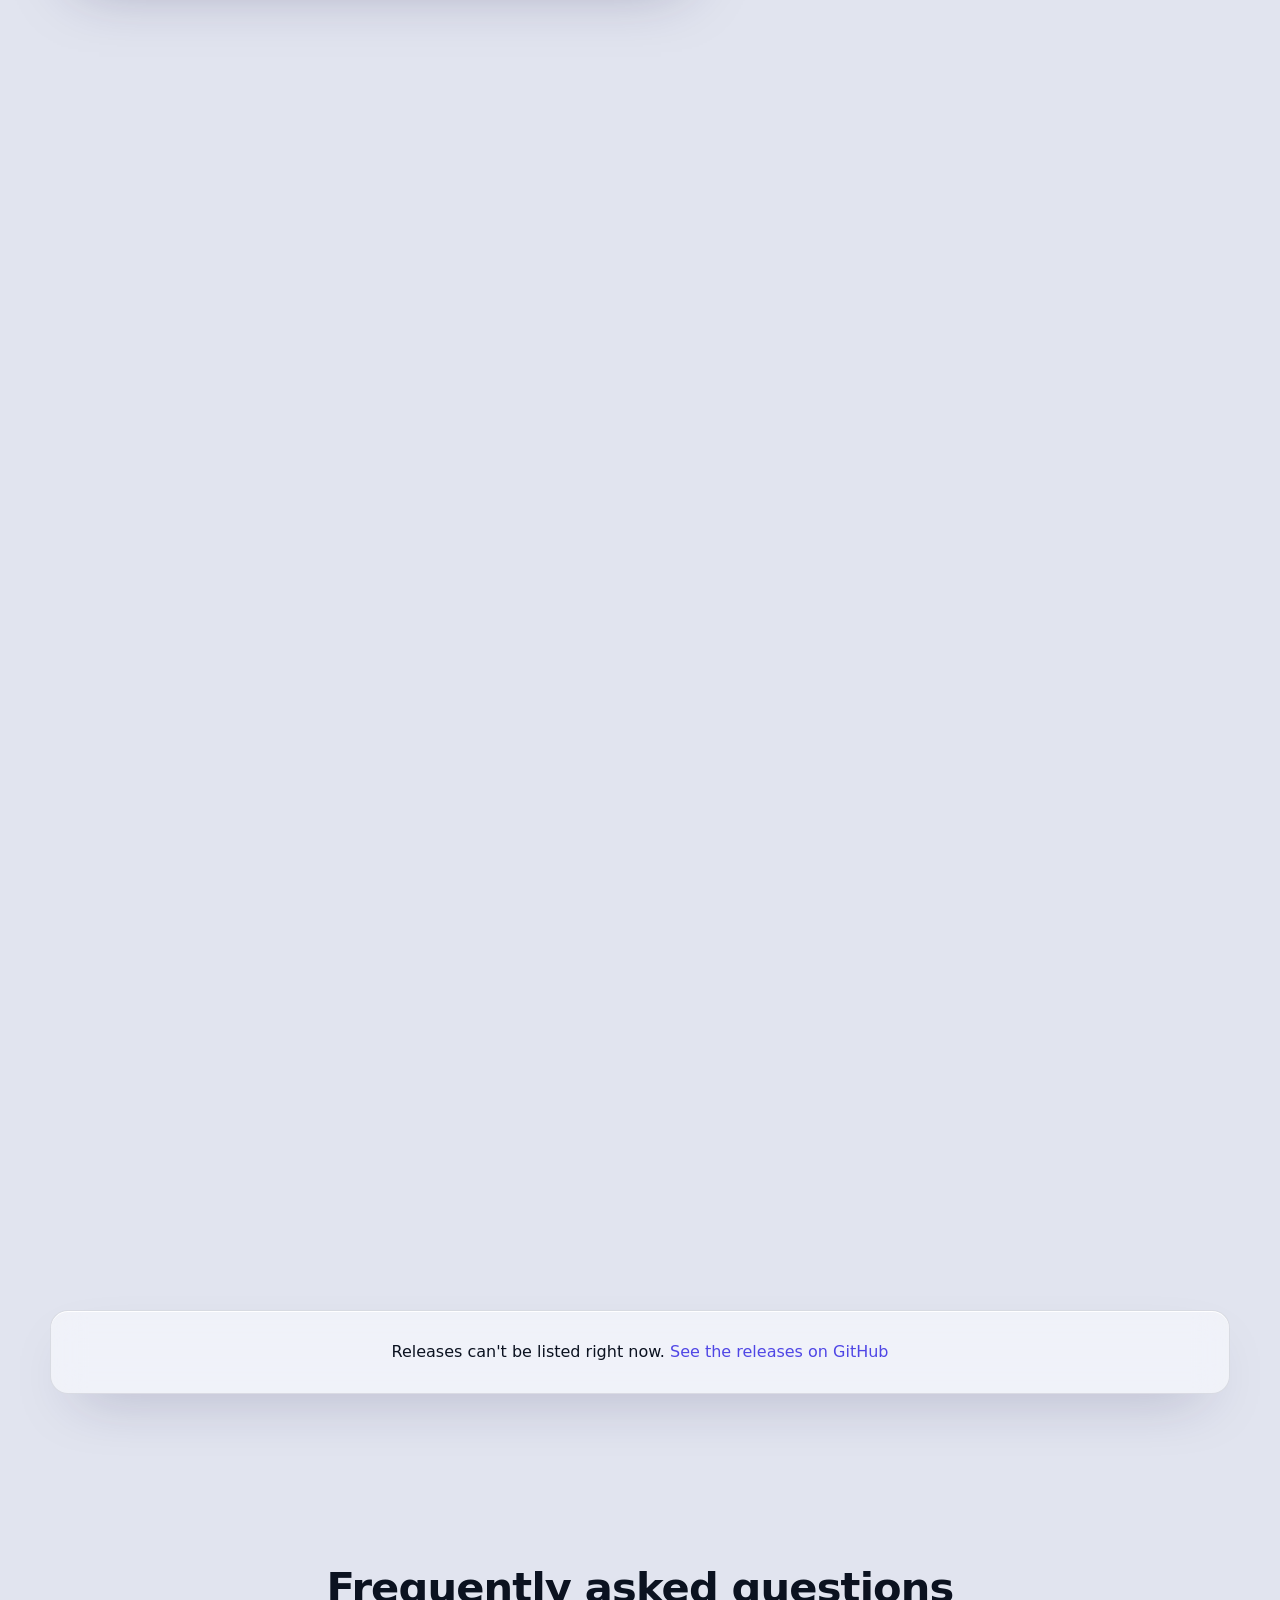
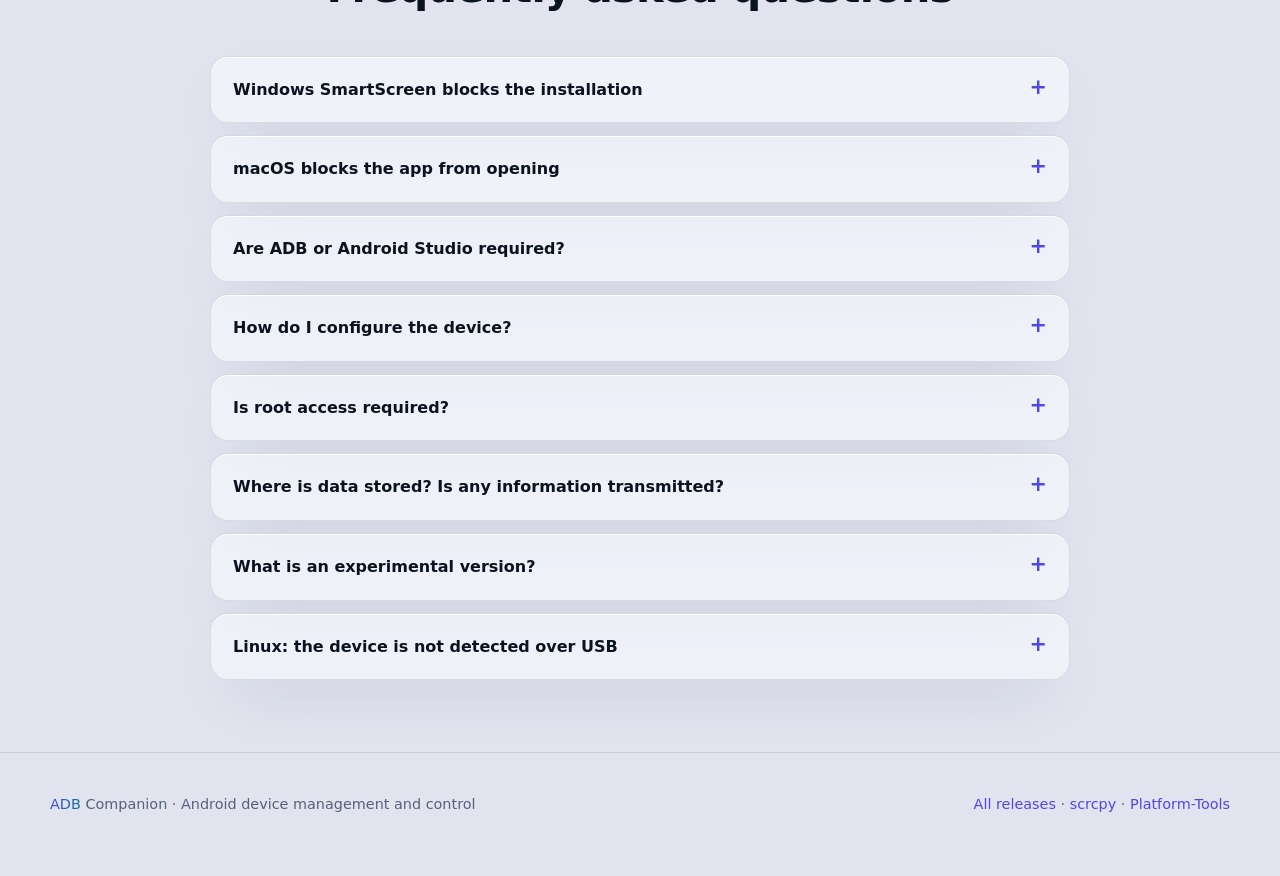
==== commit 3ba2ea2d: "Site et README : rédaction plus professionnelle, README centrés Positionnement « gestion et contrôle" ====
--- a/docs/en/index.html
+++ b/docs/en/index.html
@@ -3,10 +3,10 @@
 <head>
 <meta charset="utf-8">
 <meta name="viewport" content="width=device-width, initial-scale=1">
-<title>ADB Companion — the Android cockpit for your computer</title>
-<meta name="description" content="ADB Companion: manage your Android devices from Windows, macOS or Linux. Apps, files, terminal, Logcat, monitor, screen mirroring and wireless ADB, without the command line.">
+<title>ADB Companion — Android device management and control</title>
+<meta name="description" content="ADB Companion: a graphical interface for Android Debug Bridge on Windows, macOS and Linux. App management, file transfer, shell, Logcat, monitoring, screen mirroring and wireless ADB.">
 <meta property="og:title" content="ADB Companion">
-<meta property="og:description" content="The Android cockpit for your computer: apps, files, terminal, Logcat, monitor, screen mirroring and wireless ADB.">
+<meta property="og:description" content="Android device management and control over ADB: apps, files, shell, Logcat, monitoring, screen mirroring and wireless ADB.">
 <meta property="og:image" content="../screens/en/dashboard.webp">
 <meta name="theme-color" content="#090d16">
 <link rel="icon" type="image/svg+xml" href="../logo.svg">
@@ -23,12 +23,12 @@
     <a class="brand" href="#"><img src="../logo.svg" alt="" width="32" height="32"><span><span class="gradient">ADB</span> Companion</span></a>
     <nav aria-label="Sections">
       <a href="#features">Features</a>
-      <a href="#tour">Tour</a>
+      <a href="#overview">Overview</a>
       <a href="#download">Download</a>
       <a href="#faq">FAQ</a>
     </nav>
     <a class="lang-switch" href="../" data-lang="fr" hreflang="fr" lang="fr" title="Version française">FR</a>
-    <button class="theme-toggle" type="button" id="theme" aria-label="Toggle light / dark theme">
+    <button class="theme-toggle" type="button" id="theme" aria-label="Switch between light and dark themes">
       <svg viewBox="0 0 24 24" width="18" height="18" fill="none" stroke="currentColor" stroke-width="2" stroke-linecap="round"><circle cx="12" cy="12" r="4"/><path d="M12 2v2M12 20v2M4.9 4.9l1.4 1.4M17.7 17.7l1.4 1.4M2 12h2M20 12h2M4.9 19.1l1.4-1.4M17.7 6.3l1.4-1.4"/></svg>
     </button>
   </div>
@@ -37,89 +37,89 @@
 <main>
   <div class="hero wrap">
     <span class="pill"><span class="dot"></span><span id="hero-version">Windows · macOS · Linux</span></span>
-    <h1>The <span class="gradient">Android</span> cockpit for your computer</h1>
-    <p class="lead">Apps, files, terminal, Logcat, performance, screen mirroring and wireless connection: all of ADB in a single window, without typing a single command.</p>
+    <h1><span class="gradient">Android</span> device management and control</h1>
+    <p class="lead">A complete graphical interface for Android Debug Bridge: app administration, file transfer, interactive shell, system logs, performance monitoring, screen mirroring and wireless connectivity, with no commands to type.</p>
     <div class="cta">
       <a class="btn primary" id="hero-download" href="#download">
         <svg viewBox="0 0 24 24" fill="none" stroke="currentColor" stroke-width="2" stroke-linecap="round" stroke-linejoin="round"><path d="M12 3v12M7 10l5 5 5-5M5 21h14"/></svg>
         <span id="hero-download-label">Download</span>
       </a>
-      <a class="btn" href="#tour">Take the tour</a>
-    </div>
-    <p class="meta" id="hero-meta">English and French interface · dark and light themes</p>
+      <a class="btn" href="#overview">Explore the features</a>
+    </div>
+    <p class="meta" id="hero-meta">Windows, macOS and Linux · English and French interface</p>
     <div class="shot-frame glass">
-      <img src="../screens/en/dashboard.webp" alt="ADB Companion dashboard: battery, storage, memory, system and display of the connected device" width="1440" height="900" data-zoom>
+      <img src="../screens/en/dashboard.webp" alt="ADB Companion dashboard: battery, storage, memory, system information and display of the connected device" width="1440" height="900" data-zoom>
     </div>
   </div>
 
   <section id="features">
     <div class="wrap">
       <div class="section-head">
-        <h2>Everything you do with ADB, <span class="gradient">only better</span></h2>
-        <p>One tool for Android phones, tablets and TVs, over USB or Wi-Fi.</p>
+        <h2>ADB capabilities, <span class="gradient">in a unified interface</span></h2>
+        <p>Everyday Android Debug Bridge operations for Android phones, tablets and TVs, over USB or Wi-Fi.</p>
       </div>
       <div class="grid">
         <article class="feature glass">
           <div class="icon"><svg viewBox="0 0 24 24" fill="none" stroke="currentColor" stroke-width="2" stroke-linecap="round" stroke-linejoin="round"><rect x="3" y="3" width="7" height="9" rx="1.5"/><rect x="14" y="3" width="7" height="5" rx="1.5"/><rect x="14" y="12" width="7" height="9" rx="1.5"/><rect x="3" y="16" width="7" height="5" rx="1.5"/></svg></div>
           <h3>Dashboard</h3>
-          <p>Battery, storage, memory, display, Android version, security patch and root status at a glance.</p>
+          <p>Device status at a glance: battery, storage, memory, display, Android version, security patch level and root status.</p>
         </article>
         <article class="feature glass">
           <div class="icon"><svg viewBox="0 0 24 24" fill="none" stroke="currentColor" stroke-width="2" stroke-linecap="round" stroke-linejoin="round"><path d="M21 8 12 3 3 8l9 5 9-5Z"/><path d="m3 8v8l9 5 9-5V8"/><path d="M12 13v8"/></svg></div>
           <h3>Apps</h3>
-          <p>Install APK, APKS and XAPK by drag and drop, manage permissions, disable, clear or uninstall in bulk.</p>
+          <p>APK, APKS and XAPK installation by drag and drop, permission management, bulk disable, cleanup and uninstall.</p>
         </article>
         <article class="feature glass">
           <div class="icon"><svg viewBox="0 0 24 24" fill="none" stroke="currentColor" stroke-width="2" stroke-linecap="round" stroke-linejoin="round"><path d="M3 7a2 2 0 0 1 2-2h4l2 2h8a2 2 0 0 1 2 2v8a2 2 0 0 1-2 2H5a2 2 0 0 1-2-2Z"/></svg></div>
           <h3>Files</h3>
-          <p>Dual-pane computer ↔ device explorer, fast transfers with progress, preview and root mode.</p>
+          <p>Dual-pane workstation ↔ device explorer, tracked transfers, file preview and root file system access.</p>
         </article>
         <article class="feature glass">
           <div class="icon"><svg viewBox="0 0 24 24" fill="none" stroke="currentColor" stroke-width="2" stroke-linecap="round" stroke-linejoin="round"><rect x="3" y="4" width="18" height="16" rx="2"/><path d="m7 9 3 3-3 3M13 15h4"/></svg></div>
           <h3>Terminal</h3>
-          <p>Full interactive shell in tabs, root tab, ready-made macros and your own shortcuts.</p>
+          <p>Multi-tab interactive ADB shell, root session, built-in and custom macros.</p>
         </article>
         <article class="feature glass">
           <div class="icon"><svg viewBox="0 0 24 24" fill="none" stroke="currentColor" stroke-width="2" stroke-linecap="round" stroke-linejoin="round"><path d="M4 6h16M4 10h10M4 14h16M4 18h7"/></svg></div>
           <h3>Logcat</h3>
-          <p>Live logs, filters by level, tag, app or regular expression, pause and export.</p>
+          <p>Real-time system logs, filtering by level, tag, app or regular expression, pause and export.</p>
         </article>
         <article class="feature glass">
           <div class="icon"><svg viewBox="0 0 24 24" fill="none" stroke="currentColor" stroke-width="2" stroke-linecap="round" stroke-linejoin="round"><path d="M3 12h4l3-8 4 16 3-8h4"/></svg></div>
           <h3>Monitor</h3>
-          <p>Per-core CPU, memory, temperatures and battery in real time, plus a process manager.</p>
+          <p>Real-time monitoring: per-core CPU load, memory, temperatures and battery; process manager.</p>
         </article>
         <article class="feature glass">
           <div class="icon"><svg viewBox="0 0 24 24" fill="none" stroke="currentColor" stroke-width="2" stroke-linecap="round" stroke-linejoin="round"><rect x="2" y="4" width="14" height="11" rx="2"/><rect x="16" y="9" width="6" height="11" rx="1.5"/><path d="M6 19h6"/></svg></div>
           <h3>Screen mirror</h3>
-          <p>View and control the device with scrcpy, installed for you; recording and a lighter Wi-Fi profile.</p>
+          <p>Device display and control through scrcpy, deployed automatically; recording and a Wi-Fi-optimized profile.</p>
         </article>
         <article class="feature glass">
           <div class="icon"><svg viewBox="0 0 24 24" fill="none" stroke="currentColor" stroke-width="2" stroke-linecap="round" stroke-linejoin="round"><path d="M5 12.5a10 10 0 0 1 14 0M8.5 16a5 5 0 0 1 7 0M2 9a15 15 0 0 1 20 0"/><circle cx="12" cy="19.5" r="1"/></svg></div>
           <h3>Wireless</h3>
-          <p>QR code or pairing code, automatic discovery, one-click USB → Wi-Fi switch and automatic reconnection.</p>
+          <p>QR code or pairing code, mDNS discovery, USB → Wi-Fi switchover and automatic reconnection.</p>
         </article>
       </div>
     </div>
   </section>
 
-  <section id="tour">
+  <section id="overview">
     <div class="wrap">
       <div class="section-head">
-        <h2>Take the tour</h2>
-        <p>Screenshots made with demo devices: your data stays yours.</p>
+        <h2>Feature overview</h2>
+        <p>Screenshots taken with fictitious demo devices.</p>
       </div>
 
       <div class="detail">
         <div class="text">
           <span class="eyebrow">Apps</span>
-          <h3>Your apps, under control</h3>
-          <p>The full list, with icons, sizes and filters, loads in seconds.</p>
-          <ul>
-            <li>Install APK, APKS (bundles) and XAPK with OBB data, by drag and drop</li>
-            <li>Launch, force stop, disable, clear cache or data, uninstall or restore</li>
+          <h3>App management</h3>
+          <p>A complete inventory of installed packages, with icons, sizes and filters.</p>
+          <ul>
+            <li>APK, APKS (bundles) and XAPK installation with OBB data, by drag and drop</li>
+            <li>Launch, force stop, disable, clear cache or data, uninstall and restore</li>
             <li>Bulk actions, with critical system packages protected</li>
-            <li>Inspect and change permissions</li>
+            <li>Permission review and management</li>
           </ul>
         </div>
         <figure class="glass"><img src="../screens/en/apps.webp" alt="App manager: list with icons, versions and sizes" width="1440" height="900" loading="lazy" data-zoom></figure>
@@ -128,13 +128,13 @@
       <div class="detail reverse">
         <div class="text">
           <span class="eyebrow">Files</span>
-          <h3>Copy both ways with a drag and drop</h3>
-          <p>The explorer speaks ADB's sync protocol directly: fast, reliable, no detour through the shell.</p>
-          <ul>
-            <li>Two panes, computer ↔ device, drag and drop from your file manager</li>
-            <li>Tracked transfers (speed, files left) you can cancel</li>
+          <h3>File transfer</h3>
+          <p>The explorer relies directly on ADB's sync protocol, without going through the shell.</p>
+          <ul>
+            <li>Dual pane, workstation ↔ device, drag and drop from the system file manager</li>
+            <li>Tracked, cancellable transfers (throughput, remaining files)</li>
             <li>Conflict handling: replace, skip or keep both</li>
-            <li>Image and text preview, root mode for the whole file system</li>
+            <li>Image and text file preview, root mode across the whole file system</li>
           </ul>
         </div>
         <figure class="glass"><img src="../screens/en/files.webp" alt="Dual-pane file explorer with a transfer in progress" width="1440" height="900" loading="lazy" data-zoom></figure>
@@ -143,12 +143,12 @@
       <div class="detail">
         <div class="text">
           <span class="eyebrow">Terminal</span>
-          <h3>A real shell, not a text box</h3>
-          <p>Colors, completion, full-screen programs and resizing: the terminal behaves like it does on the device.</p>
+          <h3>Interactive ADB shell</h3>
+          <p>Full terminal emulation: colors, completion, full-screen programs and dynamic resizing.</p>
           <ul>
             <li>Multiple sessions in tabs, keyboard navigation</li>
-            <li>Root tab when the device allows it</li>
-            <li>Built-in macros (battery, properties, disk space…) and your own</li>
+            <li>Root session when the device allows it</li>
+            <li>Built-in macros (battery, system properties, disk space…) and custom ones</li>
           </ul>
         </div>
         <figure class="glass"><img src="../screens/en/terminal.webp" alt="ADB terminal with several commands and the macros panel" width="1440" height="900" loading="lazy" data-zoom></figure>
@@ -157,12 +157,12 @@
       <div class="detail reverse">
         <div class="text">
           <span class="eyebrow">Logcat</span>
-          <h3>Readable logs, even at a thousand lines a second</h3>
-          <p>Smooth at any rate, with a real pause: nothing is kept while it's on.</p>
-          <ul>
-            <li>Filter by level, tag (with exclusions), app or regular expression</li>
-            <li>Follows an app's processes automatically</li>
-            <li>Clear locally or on the device, export to a text file</li>
+          <h3>Real-time system logs</h3>
+          <p>Smooth rendering at any throughput; pausing actually suspends collection.</p>
+          <ul>
+            <li>Filtering by level, tag (with exclusions), app or regular expression</li>
+            <li>Automatic tracking of an app's processes</li>
+            <li>Local or on-device purge, plain-text export</li>
           </ul>
         </div>
         <figure class="glass"><img src="../screens/en/logcat.webp" alt="Live Logcat with colored levels and filters" width="1440" height="900" loading="lazy" data-zoom></figure>
@@ -171,12 +171,12 @@
       <div class="detail">
         <div class="text">
           <span class="eyebrow">Monitor</span>
-          <h3>What your device is doing, in real time</h3>
-          <p>Charts over 1 to 30 minutes, sampled every second or less often.</p>
+          <h3>Performance monitoring</h3>
+          <p>1 to 30 minutes of history, 1 to 5 second sampling.</p>
           <ul>
             <li>Load and frequency of each CPU core</li>
-            <li>Memory, sensor temperatures and battery (current, voltage)</li>
-            <li>Process manager: sort, search, kill, free memory</li>
+            <li>Memory, sensor temperatures, battery (current, voltage)</li>
+            <li>Process manager: sort, search, kill, memory release</li>
           </ul>
         </div>
         <figure class="glass"><img src="../screens/en/monitor.webp" alt="Performance monitor: CPU, cores, memory and temperatures" width="1440" height="900" loading="lazy" data-zoom></figure>
@@ -185,13 +185,13 @@
       <div class="detail reverse">
         <div class="text">
           <span class="eyebrow">Wireless</span>
-          <h3>Cut the cable</h3>
-          <p>Wireless ADB without remembering any address or port.</p>
-          <ul>
-            <li>Pair by scanning a QR code from the phone (Android 11 and later)</li>
-            <li>Pair with a six-digit code, or connect to an address</li>
-            <li>One-click USB → Wi-Fi switch, automatic reconnection</li>
-            <li>A device plugged in over USB and Wi-Fi shows up only once</li>
+          <h3>Wireless ADB</h3>
+          <p>Wi-Fi connectivity with no IP address or port to enter.</p>
+          <ul>
+            <li>QR code pairing (Android 11 and later)</li>
+            <li>Six-digit code pairing or direct connection to an address</li>
+            <li>One-click USB → Wi-Fi switchover, automatic reconnection</li>
+            <li>USB and Wi-Fi connections of the same device grouped together</li>
           </ul>
         </div>
         <figure class="glass"><img src="../screens/en/wireless-qr.webp" alt="Wireless connection dialog showing a pairing QR code" width="1440" height="900" loading="lazy" data-zoom></figure>
@@ -200,12 +200,12 @@
       <div class="detail">
         <div class="text">
           <span class="eyebrow">Screen mirror</span>
-          <h3>Your device's screen in a window</h3>
-          <p>ADB Companion installs and configures <a href="https://github.com/Genymobile/scrcpy" rel="noopener">scrcpy</a> for you.</p>
-          <ul>
-            <li>Adjustable resolution, bit rate, frame rate and codec</li>
-            <li>Device screen off, visible touches, session recording</li>
-            <li>Lighter profile over Wi-Fi, automatic fallback when the device's video encoder fails</li>
+          <h3>Screen mirroring and control</h3>
+          <p>ADB Companion deploys and configures <a href="https://github.com/Genymobile/scrcpy" rel="noopener">scrcpy</a> automatically.</p>
+          <ul>
+            <li>Configurable resolution, bit rate, frame rate and codec</li>
+            <li>Device screen off, touch indicators, session recording</li>
+            <li>Wi-Fi-optimized profile, automatic fallback when the video encoder fails</li>
           </ul>
         </div>
         <figure class="glass"><img src="../screens/en/mirror.webp" alt="scrcpy screen mirror settings" width="1440" height="900" loading="lazy" data-zoom></figure>
@@ -214,11 +214,11 @@
       <div class="detail reverse">
         <div class="text">
           <span class="eyebrow">Quick settings</span>
-          <h3>Android's hidden options, risk-free</h3>
-          <p>Every original value is remembered: one click on "Restore" and the device is back to how it was.</p>
-          <ul>
-            <li>Animation speed, display resolution and density</li>
-            <li>Stay awake while charging, show touches</li>
+          <h3>Advanced system settings</h3>
+          <p>Original values are preserved: the "Restore" action returns the device to its initial state.</p>
+          <ul>
+            <li>Animation scale, display resolution and density</li>
+            <li>Stay awake while charging, touch indicators</li>
             <li>Private DNS, dark theme, force dark</li>
           </ul>
         </div>
@@ -227,14 +227,14 @@
 
       <div class="detail">
         <div class="text">
-          <span class="eyebrow">Everyday use</span>
-          <h3>Built for speed</h3>
-          <ul>
-            <li>Command palette <kbd>Ctrl</kbd> + <kbd>K</kbd>: any view or action from the keyboard</li>
-            <li>Reboot to system, recovery, bootloader, fastbootd or EDL; screenshots to save or copy</li>
-            <li>Notification area icon and connection notifications</li>
-            <li>ADB downloaded automatically if missing, signed app updates</li>
-            <li>Dark or light theme with a glass effect, English or French interface</li>
+          <span class="eyebrow">Productivity</span>
+          <h3>Designed for daily use</h3>
+          <ul>
+            <li>Command palette <kbd>Ctrl</kbd> + <kbd>K</kbd>: keyboard access to every view and action</li>
+            <li>Reboot to system, recovery, bootloader, fastbootd or EDL; screenshots</li>
+            <li>Notification area icon, device connection notifications</li>
+            <li>Automatic ADB (Platform-Tools) deployment, signed updates</li>
+            <li>Light and dark themes, English and French interface</li>
           </ul>
         </div>
         <figure class="glass"><img src="../screens/en/palette.webp" alt="Command palette open over the interface" width="1440" height="900" loading="lazy" data-zoom></figure>
@@ -243,8 +243,8 @@
       <div class="detail reverse">
         <div class="text">
           <span class="eyebrow">Light theme</span>
-          <h3>Just as comfortable in daylight</h3>
-          <p>The theme follows your system or can be picked in the settings; the glass effect can be turned off on modest machines.</p>
+          <h3>Light theme</h3>
+          <p>The theme follows the system preference or can be set in the settings; the transparency effect can be turned off on lower-end machines.</p>
         </div>
         <figure class="glass"><img src="../screens/en/dashboard-light.webp" alt="Dashboard in the light theme" width="1440" height="900" loading="lazy" data-zoom></figure>
       </div>
@@ -255,7 +255,7 @@
     <div class="wrap">
       <div class="section-head">
         <h2>Download</h2>
-        <p>Install it, plug in your device with USB debugging on: you're ready.</p>
+        <p>Install the app, then connect the device with USB debugging enabled: it is detected automatically.</p>
       </div>
       <div class="downloads" id="downloads">
         <div class="glass fallback">Loading releases…</div>
@@ -269,36 +269,36 @@
       <div class="section-head"><h2>Frequently asked questions</h2></div>
       <div class="faq">
         <details class="glass">
-          <summary>Windows says "Windows protected your PC". Is that normal?</summary>
-          <p>Yes: the installer isn't signed with a developer certificate yet, so SmartScreen doesn't know it. Click "More info", then "Run anyway". Updates, on the other hand, are signed and verified by the app before they're installed.</p>
-        </details>
-        <details class="glass">
-          <summary>macOS won't open the app.</summary>
-          <p>The app isn't notarized by Apple yet. Right-click ADB Companion in the Applications folder, choose "Open" and confirm. Pick the <code>aarch64</code> file for an Apple Silicon Mac (M1 and later), <code>x64</code> for an Intel Mac.</p>
-        </details>
-        <details class="glass">
-          <summary>Do I need to install ADB or Android Studio?</summary>
-          <p>No. ADB Companion finds an existing ADB (Android SDK, PATH…) and otherwise offers to download Google's official Platform-Tools in one click. scrcpy, for screen mirroring, installs the same way.</p>
-        </details>
-        <details class="glass">
-          <summary>How do I prepare my device?</summary>
-          <p>In Android's settings, open "About phone" and tap "Build number" seven times to unlock Developer options. Turn on "USB debugging" there (and "Wireless debugging" for Wi-Fi), plug the device in, then accept the computer's key on its screen.</p>
-        </details>
-        <details class="glass">
-          <summary>Does my device need to be rooted?</summary>
-          <p>No. Root is only used for a few advanced features (browsing the whole file system, the terminal's root tab, clearing an app's cache), when your root manager grants it to the shell.</p>
-        </details>
-        <details class="glass">
-          <summary>Where is my data stored? Is anything sent anywhere?</summary>
-          <p>On Windows the install is "portable": settings, logs and downloaded tools live in a <code>data</code> folder next to the app (the installer offers to remove it on uninstall). The app sends no data: it only goes online to check for updates and, when you ask, to download ADB or scrcpy.</p>
+          <summary>Windows SmartScreen blocks the installation</summary>
+          <p>The installer is not yet signed with a code signing certificate, so SmartScreen flags it as unrecognized. Select "More info", then "Run anyway". Updates, however, are signed and their signature is verified before installation.</p>
+        </details>
+        <details class="glass">
+          <summary>macOS blocks the app from opening</summary>
+          <p>The app is not yet notarized by Apple. In the Applications folder, right-click ADB Companion, choose "Open" and confirm. Use the <code>aarch64</code> file for Apple Silicon Macs (M1 and later), <code>x64</code> for Intel Macs.</p>
+        </details>
+        <details class="glass">
+          <summary>Are ADB or Android Studio required?</summary>
+          <p>No. ADB Companion detects an existing ADB installation (Android SDK, <code>PATH</code>…) or offers to download Google's official Platform-Tools. scrcpy, used for screen mirroring, is deployed the same way.</p>
+        </details>
+        <details class="glass">
+          <summary>How do I configure the device?</summary>
+          <p>In Android settings, open "About phone" and tap "Build number" seven times to enable Developer options. Then turn on "USB debugging" (and "Wireless debugging" for Wi-Fi), connect the device and authorize the computer's RSA key fingerprint.</p>
+        </details>
+        <details class="glass">
+          <summary>Is root access required?</summary>
+          <p>No. Root access is only used for some advanced features (whole file system access, root terminal session, clearing an app's cache), when the root manager grants it to the shell.</p>
+        </details>
+        <details class="glass">
+          <summary>Where is data stored? Is any information transmitted?</summary>
+          <p>On Windows, the installation is portable: settings, logs and downloaded tools are stored in the application's <code>data</code> folder (the installer offers to remove it on uninstall). No data is transmitted: the app only connects to the Internet to check for updates and, on request, to download ADB or scrcpy.</p>
         </details>
         <details class="glass">
           <summary>What is an experimental version?</summary>
-          <p>A pre-release published for testing: early features, possible bugs. In Settings → Updates, the "Experimental versions" option lets you receive them automatically.</p>
-        </details>
-        <details class="glass">
-          <summary>Linux: my device doesn't show up over USB.</summary>
-          <p>Your user needs access to Android USB devices: install your distribution's udev rules package (often <code>android-udev-rules</code> or <code>android-sdk-platform-tools-common</code>), add yourself to the group it names (<code>plugdev</code> or <code>adbusers</code>), then plug the device in again.</p>
+          <p>A pre-release published for testing purposes: early access to features, stability not guaranteed. The "Experimental versions" option (Settings → Updates) delivers them automatically.</p>
+        </details>
+        <details class="glass">
+          <summary>Linux: the device is not detected over USB</summary>
+          <p>The user needs access rights to Android USB devices: install your distribution's udev rules (<code>android-udev-rules</code> or <code>android-sdk-platform-tools-common</code>, depending on the distribution), add the user to the matching group (<code>plugdev</code> or <code>adbusers</code>), then reconnect the device.</p>
         </details>
       </div>
     </div>
@@ -307,7 +307,7 @@
 
 <footer>
   <div class="wrap">
-    <span><span class="gradient">ADB</span> Companion · the Android cockpit for your computer</span>
+    <span><span class="gradient">ADB</span> Companion · Android device management and control</span>
     <span><a href="https://github.com/alexcmb/adbcompanion-releases/releases" rel="noopener">All releases</a> · <a href="https://github.com/Genymobile/scrcpy" rel="noopener">scrcpy</a> · <a href="https://developer.android.com/tools/releases/platform-tools" rel="noopener">Platform-Tools</a></span>
   </div>
 </footer>
